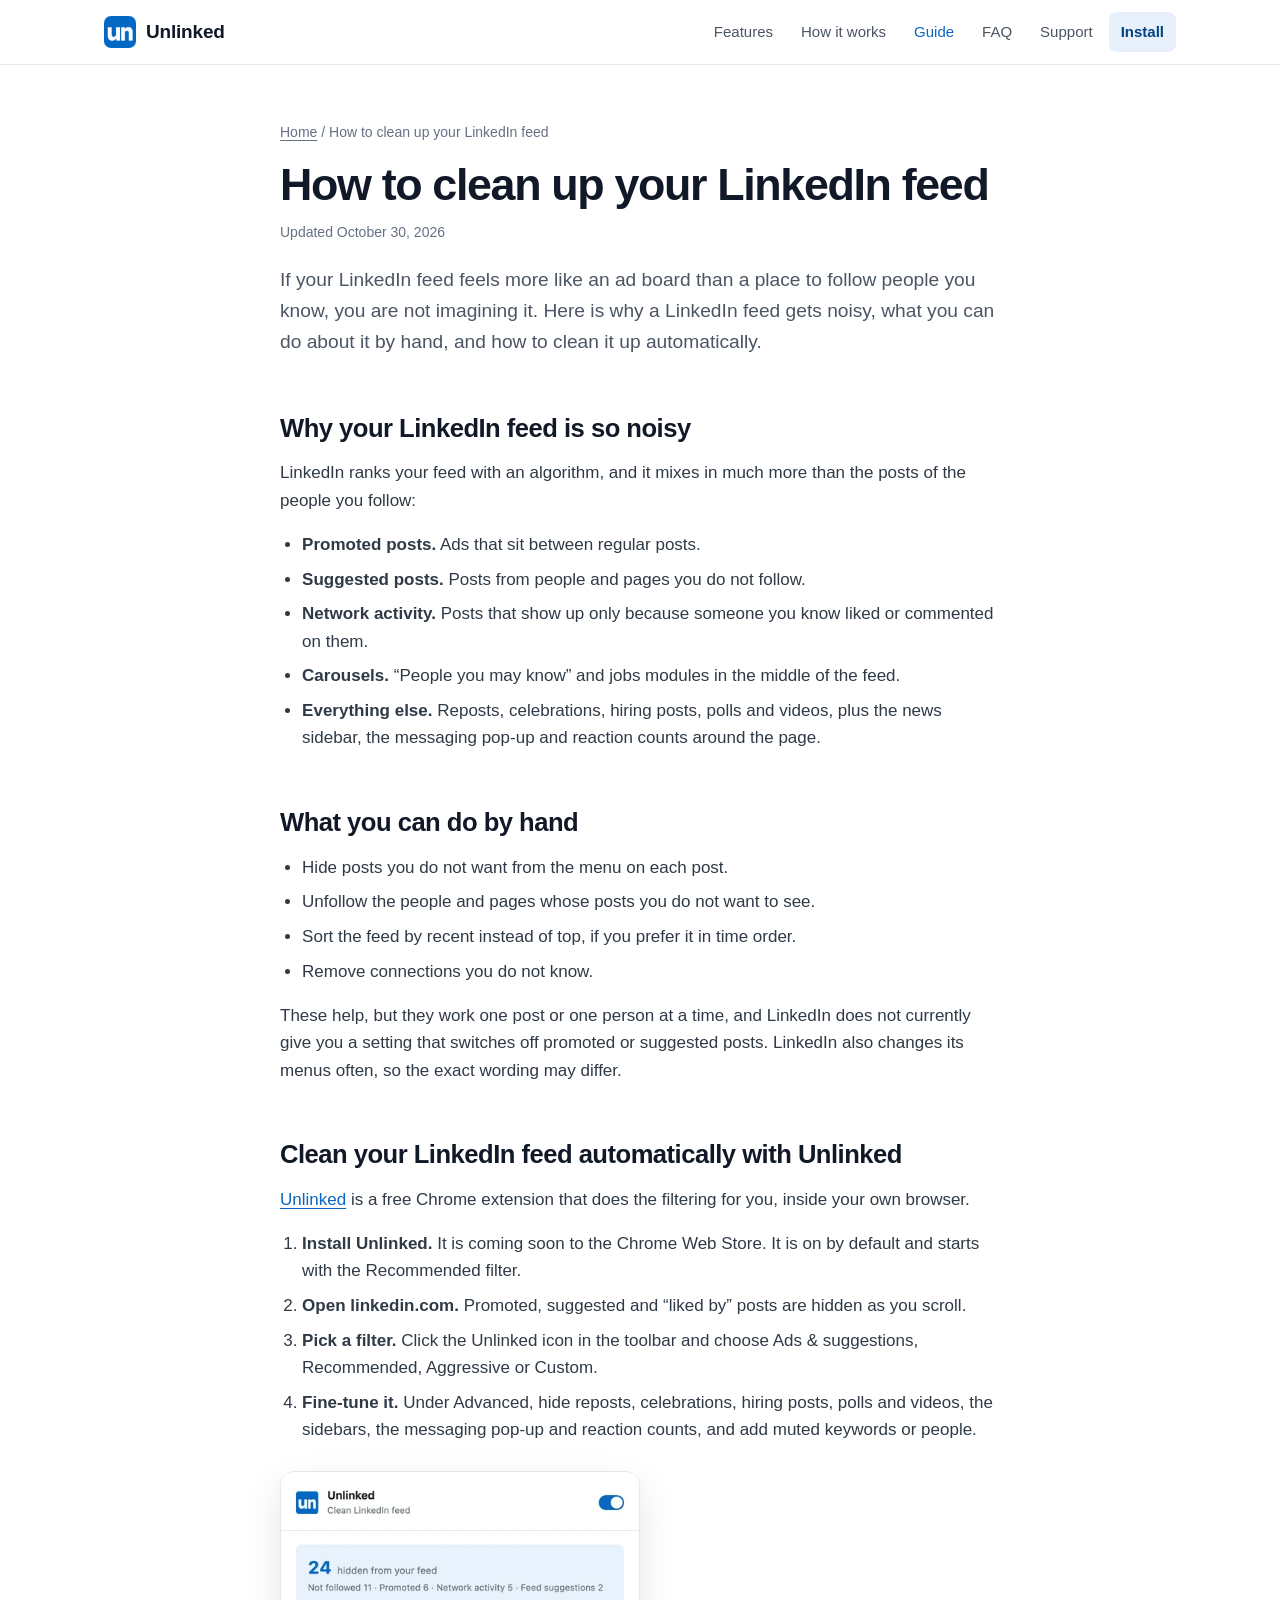
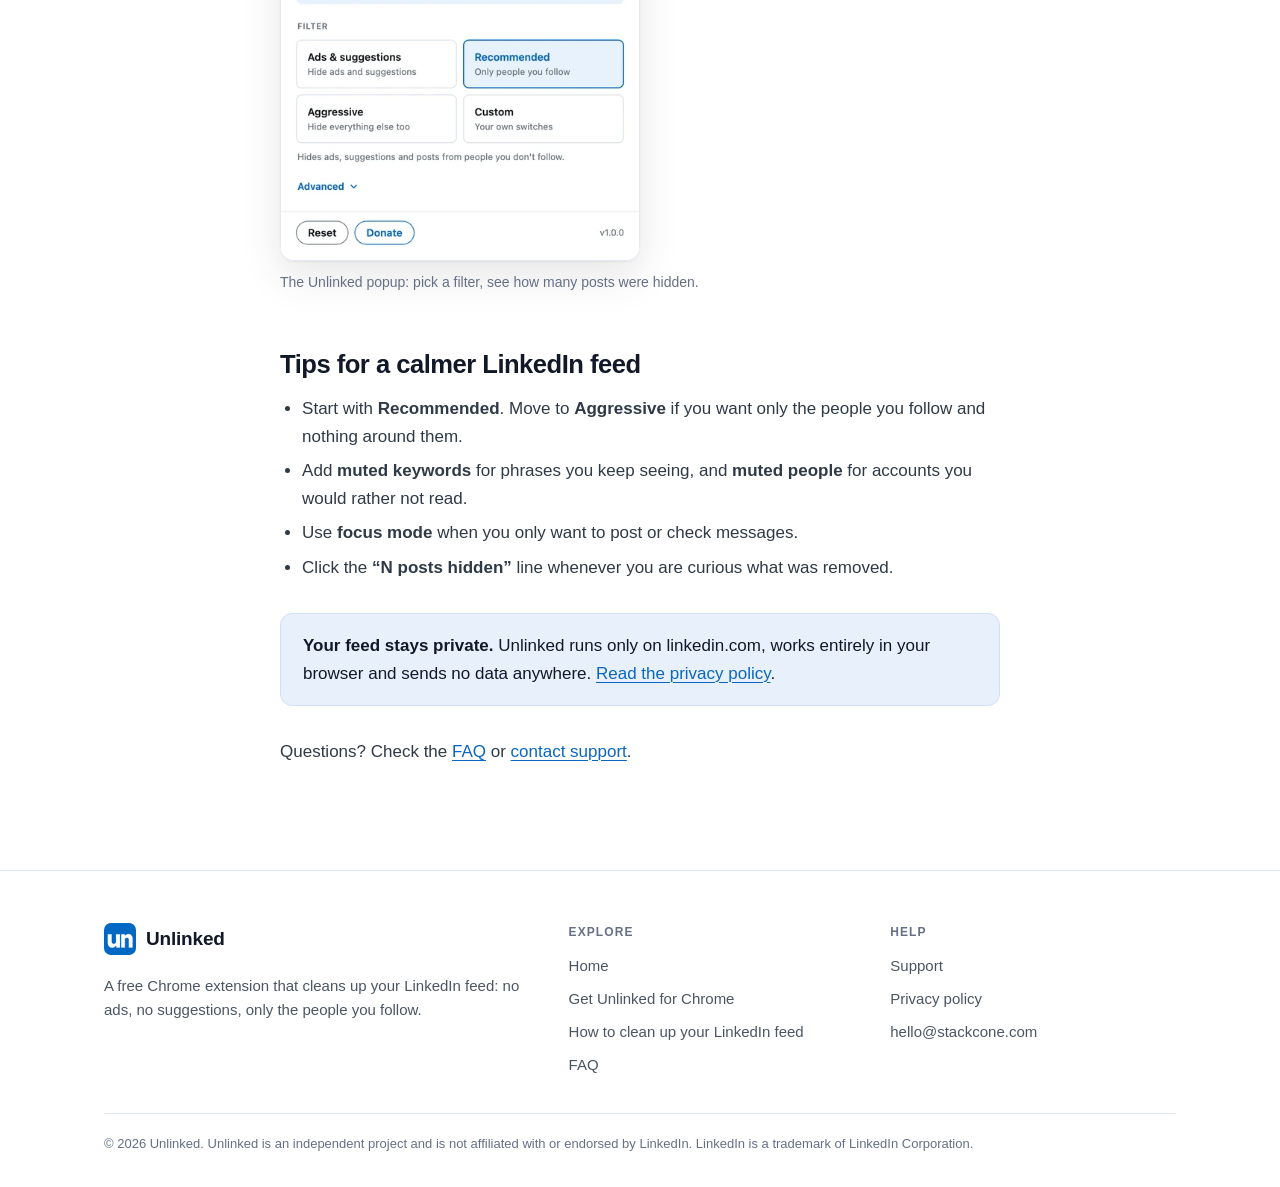
==== clean-linkedin-feed/index.html @ bf67072c "Add the /store/ page and link every page in the nav, footer and sitemap - New /store/ page: install " ====
<!doctype html>
<html lang="en">
<head>
<meta charset="utf-8">
<meta name="viewport" content="width=device-width,initial-scale=1">
<title>How to Clean Up Your LinkedIn Feed (Hide Ads &amp; Suggestions)</title>
<meta name="description" content="Why your LinkedIn feed is so noisy and how to clean it up: hide promoted posts, suggestions, “liked by” posts and more, by hand or automatically.">
<meta name="robots" content="index,follow,max-image-preview:large,max-snippet:-1">
<link rel="canonical" href="https://unlinked.store/clean-linkedin-feed/">
<meta name="color-scheme" content="light">
<meta name="theme-color" content="#ffffff">
<link rel="icon" href="/favicon.ico" sizes="48x48">
<link rel="icon" type="image/png" sizes="192x192" href="/icon-192.png">
<link rel="apple-touch-icon" href="/apple-touch-icon.png">
<meta name="application-name" content="Unlinked">
<meta name="apple-mobile-web-app-title" content="Unlinked">
<meta property="og:type" content="article">
<meta property="og:site_name" content="Unlinked">
<meta property="og:locale" content="en_US">
<meta property="og:title" content="How to Clean Up Your LinkedIn Feed (Hide Ads &amp; Suggestions)">
<meta property="og:description" content="Why your LinkedIn feed is so noisy and how to clean it up: hide promoted posts, suggestions, “liked by” posts and more, by hand or automatically.">
<meta property="og:url" content="https://unlinked.store/clean-linkedin-feed/">
<meta property="og:image" content="https://unlinked.store/assets/og-image.jpg">
<meta property="og:image:width" content="1200">
<meta property="og:image:height" content="630">
<meta property="og:image:alt" content="Unlinked Chrome extension popup next to the headline: A clean LinkedIn feed">
<meta name="twitter:card" content="summary_large_image">
<meta name="twitter:title" content="How to Clean Up Your LinkedIn Feed (Hide Ads &amp; Suggestions)">
<meta name="twitter:description" content="Why your LinkedIn feed is so noisy and how to clean it up: hide promoted posts, suggestions, “liked by” posts and more, by hand or automatically.">
<meta name="twitter:image" content="https://unlinked.store/assets/og-image.jpg">
<meta name="twitter:image:alt" content="Unlinked Chrome extension popup next to the headline: A clean LinkedIn feed">
<link rel="stylesheet" href="/assets/site.css?v=3">
<script type="application/ld+json">{"@context":"https://schema.org","@graph":[{"@type":"Article","@id":"https://unlinked.store/clean-linkedin-feed/#article","headline":"How to clean up your LinkedIn feed","description":"Why your LinkedIn feed is so noisy and how to clean it up: hide promoted posts, suggestions, “liked by” posts and more, by hand or automatically.","image":"https://unlinked.store/assets/og-image.jpg","datePublished":"2026-10-30","dateModified":"2026-10-30","inLanguage":"en","mainEntityOfPage":"https://unlinked.store/clean-linkedin-feed/","author":{"@type":"Organization","name":"Unlinked","url":"https://unlinked.store/"},"publisher":{"@type":"Organization","name":"Unlinked","url":"https://unlinked.store/","logo":{"@type":"ImageObject","url":"https://unlinked.store/icon-192.png"}}},{"@type":"BreadcrumbList","itemListElement":[{"@type":"ListItem","position":1,"name":"Home","item":"https://unlinked.store/"},{"@type":"ListItem","position":2,"name":"How to clean up your LinkedIn feed","item":"https://unlinked.store/clean-linkedin-feed/"}]}]}</script>
</head>
<body>
<a class="skip" href="#main">Skip to content</a>
<header class="site-header">
<div class="wrap">
<a class="brand" href="/"><img src="/assets/icon-48.png" width="32" height="32" alt="">Unlinked</a>
<nav class="nav" aria-label="Main"><a href="/#features">Features</a><a href="/#how">How it works</a><a href="/clean-linkedin-feed/" aria-current="page">Guide</a><a href="/#faq">FAQ</a><a href="/support/">Support</a><a href="/store/" class="nav-cta">Install</a></nav>
</div>
</header>
<main id="main" class="page">
<div class="wrap">
<article class="prose">
<nav class="crumbs" aria-label="Breadcrumb"><a href="/">Home</a> <span aria-hidden="true">/</span> <span>How to clean up your LinkedIn feed</span></nav>
<h1>How to clean up your LinkedIn feed</h1>
<p class="meta">Updated October 30, 2026</p>
<p class="lead">If your LinkedIn feed feels more like an ad board than a place to follow people you know, you are not imagining it. Here is why a LinkedIn feed gets noisy, what you can do about it by hand, and how to clean it up automatically.</p>

<h2>Why your LinkedIn feed is so noisy</h2>
<p>LinkedIn ranks your feed with an algorithm, and it mixes in much more than the posts of the people you follow:</p>
<ul>
<li><b>Promoted posts.</b> Ads that sit between regular posts.</li>
<li><b>Suggested posts.</b> Posts from people and pages you do not follow.</li>
<li><b>Network activity.</b> Posts that show up only because someone you know liked or commented on them.</li>
<li><b>Carousels.</b> &ldquo;People you may know&rdquo; and jobs modules in the middle of the feed.</li>
<li><b>Everything else.</b> Reposts, celebrations, hiring posts, polls and videos, plus the news sidebar, the messaging pop-up and reaction counts around the page.</li>
</ul>

<h2>What you can do by hand</h2>
<ul>
<li>Hide posts you do not want from the menu on each post.</li>
<li>Unfollow the people and pages whose posts you do not want to see.</li>
<li>Sort the feed by recent instead of top, if you prefer it in time order.</li>
<li>Remove connections you do not know.</li>
</ul>
<p>These help, but they work one post or one person at a time, and LinkedIn does not currently give you a setting that switches off promoted or suggested posts. LinkedIn also changes its menus often, so the exact wording may differ.</p>

<h2>Clean your LinkedIn feed automatically with Unlinked</h2>
<p><a href="/">Unlinked</a> is a free Chrome extension that does the filtering for you, inside your own browser.</p>
<ol>
<li><b>Install Unlinked.</b> It is coming soon to the Chrome Web Store. It is on by default and starts with the Recommended filter.</li>
<li><b>Open linkedin.com.</b> Promoted, suggested and &ldquo;liked by&rdquo; posts are hidden as you scroll.</li>
<li><b>Pick a filter.</b> Click the Unlinked icon in the toolbar and choose Ads &amp; suggestions, Recommended, Aggressive or Custom.</li>
<li><b>Fine-tune it.</b> Under Advanced, hide reposts, celebrations, hiring posts, polls and videos, the sidebars, the messaging pop-up and reaction counts, and add muted keywords or people.</li>
</ol>
<figure class="fig">
<img src="/assets/presets-960.webp" srcset="/assets/presets-480.webp 480w, /assets/presets-960.webp 960w" sizes="(max-width: 600px) 90vw, 360px" width="960" height="1040" alt="Unlinked popup with filters for cleaning up the LinkedIn feed" loading="lazy">
<figcaption>The Unlinked popup: pick a filter, see how many posts were hidden.</figcaption>
</figure>

<h2>Tips for a calmer LinkedIn feed</h2>
<ul>
<li>Start with <b>Recommended</b>. Move to <b>Aggressive</b> if you want only the people you follow and nothing around them.</li>
<li>Add <b>muted keywords</b> for phrases you keep seeing, and <b>muted people</b> for accounts you would rather not read.</li>
<li>Use <b>focus mode</b> when you only want to post or check messages.</li>
<li>Click the <b>&ldquo;N posts hidden&rdquo;</b> line whenever you are curious what was removed.</li>
</ul>

<div class="callout">
<b>Your feed stays private.</b> Unlinked runs only on linkedin.com, works entirely in your browser and sends no data anywhere. <a href="/privacy/">Read the privacy policy</a>.
</div>

<p>Questions? Check the <a href="/#faq">FAQ</a> or <a href="/support/">contact support</a>.</p>
</article>
</div>
</main>
<footer class="site-footer">
<div class="wrap">
<div class="foot">
<div>
<a class="brand" href="/"><img src="/assets/icon-48.png" width="32" height="32" alt="">Unlinked</a>
<p class="foot-about">A free Chrome extension that cleans up your LinkedIn feed: no ads, no suggestions, only the people you follow.</p>
</div>
<div>
<h4>Explore</h4>
<ul>
<li><a href="/">Home</a></li>
<li><a href="/store/">Get Unlinked for Chrome</a></li>
<li><a href="/clean-linkedin-feed/">How to clean up your LinkedIn feed</a></li>
<li><a href="/#faq">FAQ</a></li>
</ul>
</div>
<div>
<h4>Help</h4>
<ul>
<li><a href="/support/">Support</a></li>
<li><a href="/privacy/">Privacy policy</a></li>
<li><a href="mailto:hello@stackcone.com">hello@stackcone.com</a></li>
</ul>
</div>
</div>
<p class="legal">&copy; 2026 Unlinked. Unlinked is an independent project and is not affiliated with or endorsed by LinkedIn. LinkedIn is a trademark of LinkedIn Corporation.</p>
</div>
</footer>
</body>
</html>
---- assets/site.css ----
:root{
  color-scheme:light;
  --bg:#fff;--soft:#f5f8fc;--tint:#eaf2fb;
  --ink:#111827;--ink2:#4b5563;--ink3:#667085;
  --line:#e4e9f0;
  --brand:#0a66c2;--brand-d:#004182;--brand-soft:#e8f1fb;
  --ok:#117a3d;
  --radius:14px;--max:1120px;
  --shadow:0 1px 2px rgba(16,24,40,.06),0 16px 40px rgba(16,24,40,.10);
}
*{box-sizing:border-box}
html{scroll-behavior:smooth;-webkit-text-size-adjust:100%}
body{margin:0;background:var(--bg);color:var(--ink);font:17px/1.6 -apple-system,BlinkMacSystemFont,"Segoe UI",Roboto,"Helvetica Neue",Arial,sans-serif;-webkit-font-smoothing:antialiased}
img{max-width:100%;height:auto;display:block}
a{color:var(--brand);text-underline-offset:3px;text-decoration-thickness:1px}
a:hover{color:var(--brand-d)}
code{background:var(--soft);border:1px solid var(--line);border-radius:6px;padding:1px 6px;font-size:.92em}
:focus-visible{outline:3px solid #7fb3ec;outline-offset:2px;border-radius:4px}
.wrap{max-width:var(--max);margin:0 auto;padding:0 24px}
.skip{position:absolute;left:-999px;top:8px;background:#fff;padding:8px 14px;border-radius:8px;z-index:100;box-shadow:var(--shadow)}
.skip:focus{left:8px}

/* header */
.site-header{position:sticky;top:0;z-index:50;background:rgba(255,255,255,.9);-webkit-backdrop-filter:saturate(180%) blur(12px);backdrop-filter:saturate(180%) blur(12px);border-bottom:1px solid var(--line)}
.site-header .wrap{display:flex;align-items:center;gap:24px;min-height:64px;flex-wrap:wrap}
.brand{display:inline-flex;align-items:center;gap:10px;font-weight:700;font-size:19px;color:var(--ink);text-decoration:none;letter-spacing:-.01em}
.brand:hover{color:var(--ink)}
.brand img{width:32px;height:32px;border-radius:7px}
.nav{display:flex;gap:4px;margin-left:auto;flex-wrap:wrap}
.nav a{padding:8px 12px;border-radius:8px;color:var(--ink2);text-decoration:none;font-size:15px;font-weight:500}
.nav a:hover{background:var(--soft);color:var(--ink)}
.nav a[aria-current=page]{color:var(--brand)}
.nav a.nav-cta{background:var(--brand-soft);color:var(--brand-d);font-weight:600}
.nav a.nav-cta:hover{background:#d9e8f8;color:var(--brand-d)}

/* buttons */
.btn{display:inline-flex;align-items:center;gap:8px;padding:13px 22px;border-radius:999px;font-weight:600;font-size:16px;text-decoration:none;border:1px solid transparent;line-height:1.2}
.btn-primary{background:var(--brand);color:#fff}
.btn-primary:hover{background:var(--brand-d);color:#fff}
.btn-ghost{background:#fff;color:var(--ink);border-color:#d3dbe5}
.btn-ghost:hover{border-color:#aab6c4;color:var(--ink)}
.btn-soon{background:var(--brand-soft);color:var(--brand-d);border-color:#cfe1f5;cursor:default}

/* hero */
.hero{padding:0;background:linear-gradient(180deg,#f1f7fe 0%,#fff 100%);overflow:hidden}
.hero .wrap{display:grid;grid-template-columns:1.15fr .85fr;gap:56px;align-items:center;padding-top:72px;padding-bottom:80px}
.eyebrow{display:inline-flex;align-items:center;gap:8px;margin:0 0 20px;padding:6px 13px;border-radius:999px;background:var(--brand-soft);color:var(--brand-d);font-size:14px;font-weight:600}
h1{font-size:clamp(2.1rem,4.4vw,3rem);line-height:1.06;letter-spacing:-.03em;margin:0 0 20px;font-weight:800}
h1,h2,h3{text-wrap:balance}
h1 em{display:block;font-style:normal;color:var(--brand);text-wrap:balance}
.lede{font-size:1.2rem;color:var(--ink2);max-width:34em;margin:0 0 28px}
.cta{display:flex;gap:12px;flex-wrap:wrap;align-items:center;margin-bottom:28px}
.trust{display:flex;gap:10px 22px;flex-wrap:wrap;margin:0;padding:0;list-style:none;color:var(--ink2);font-size:15px}
.trust li{display:flex;align-items:center;gap:7px}
.trust svg{color:var(--ok)}
.shot{position:relative}
.shot::before{content:"";position:absolute;inset:-10% -12%;background:radial-gradient(closest-side,rgba(10,102,194,.18),rgba(10,102,194,0));z-index:0}
.shot img{position:relative;z-index:1;width:100%;max-width:440px;margin:0 auto;border-radius:16px;box-shadow:var(--shadow);border:1px solid var(--line);background:#fff}

/* sections */
section{padding:84px 0}
.soft{background:var(--soft)}
.sec-head{max-width:660px;margin:0 auto 48px;text-align:center}
h2{font-size:clamp(1.8rem,3.4vw,2.5rem);line-height:1.12;letter-spacing:-.025em;margin:0 0 14px;font-weight:800}
.sec-head p,.sub{color:var(--ink2);font-size:1.1rem;margin:0}
.center{text-align:center;margin:36px 0 0}
.grid3{display:grid;grid-template-columns:repeat(3,1fr);gap:20px}
.card{background:#fff;border:1px solid var(--line);border-radius:var(--radius);padding:26px}
.soft .card{border-color:#e0e7ef}
.card .ic{width:44px;height:44px;border-radius:12px;background:var(--brand-soft);color:var(--brand);display:grid;place-items:center;margin-bottom:16px}
.card h3{margin:0 0 8px;font-size:1.1rem;line-height:1.3}
.card p{margin:0;color:var(--ink2);font-size:.98rem}

/* before / after */
.ba{display:grid;grid-template-columns:1fr 1fr;gap:24px;max-width:860px;margin:0 auto;align-items:start}
.feed{background:#fff;border:1px solid var(--line);border-radius:var(--radius);padding:18px;display:grid;gap:12px;align-content:start}
.feed h3{margin:0;font-size:.8rem;text-transform:uppercase;letter-spacing:.09em;color:var(--ink3)}
.feed.clean{border-color:#bcd6f1;box-shadow:0 0 0 4px rgba(10,102,194,.07)}
.post{position:relative;border:1px solid var(--line);border-radius:10px;padding:12px;display:grid;gap:8px}
.post i{display:block;height:8px;border-radius:4px;background:#e9edf2}
.post i.s{width:60%}
.post i.m{width:70%}
.post .who{display:flex;gap:10px;align-items:center}
.post .av{flex:none;width:28px;height:28px;border-radius:50%;background:#cfe1f5}
.post.bad{background:#fffafa;border-color:#f3d3d3}
.tag{position:absolute;top:10px;right:10px;font-size:11px;font-weight:700;padding:2px 9px;border-radius:999px}
.tag.ad{background:#fde8e8;color:#b42318}
.tag.sg{background:#fff3d6;color:#8a5a00}
.hidden-line{text-align:center;font-size:13px;font-weight:600;color:var(--brand-d);background:var(--brand-soft);border-radius:999px;padding:7px}
.steps{list-style:none;counter-reset:s;display:grid;grid-template-columns:repeat(3,1fr);gap:20px;margin:40px auto 0;padding:0;max-width:860px}
.steps li{counter-increment:s;background:#fff;border:1px solid #e0e7ef;border-radius:var(--radius);padding:22px;display:grid;gap:6px;align-content:start}
.steps li::before{content:counter(s);width:30px;height:30px;border-radius:50%;background:var(--brand);color:#fff;display:grid;place-items:center;font-weight:700;font-size:14px;margin-bottom:6px}
.steps b{font-size:1.02rem}
.steps span{color:var(--ink2);font-size:.97rem}

/* split sections */
.split{display:grid;grid-template-columns:1fr 1fr;gap:64px;align-items:center}
.split.rev .media{order:-1}
.media img{border-radius:16px;box-shadow:var(--shadow);border:1px solid var(--line);max-width:440px;margin:0 auto;width:100%;background:#fff}
.presets{display:grid;gap:12px;margin-top:26px}
.preset{border:1px solid var(--line);border-radius:12px;padding:14px 18px;background:#fff}
.preset b{display:block}
.preset span{color:var(--ink2);font-size:.97rem}
.preset.rec{border-color:var(--brand);background:var(--brand-soft)}
.ticks{list-style:none;margin:24px 0 0;padding:0;display:grid;gap:14px}
.ticks li{display:flex;gap:12px;align-items:flex-start;color:var(--ink2)}
.ticks svg{flex:none;margin-top:4px;color:var(--brand)}

/* faq */
.faq{max-width:760px;margin:0 auto;display:grid;gap:10px}
details{border:1px solid #e0e7ef;border-radius:12px;background:#fff;padding:0 22px}
summary{cursor:pointer;list-style:none;padding:18px 0;font-weight:600;display:flex;justify-content:space-between;gap:16px;align-items:center}
summary::-webkit-details-marker{display:none}
summary::after{content:"+";font-size:24px;line-height:1;color:var(--brand);font-weight:500;flex:none}
details[open] summary::after{content:"\2212"}
details p{margin:0 0 18px;color:var(--ink2)}

/* closing call to action */
.final{text-align:center;background:linear-gradient(180deg,#fff 0%,#f1f7fe 100%)}
.final p{color:var(--ink2);font-size:1.1rem;margin:0 0 26px}
.center-cta{justify-content:center;margin-bottom:0}

/* article pages */
.page{padding:56px 0 88px}
.prose{max-width:720px;margin:0 auto}
.prose h1{font-size:clamp(2rem,4.2vw,2.8rem);margin-bottom:12px}
.prose h2{font-size:1.6rem;letter-spacing:-.02em;margin:2.2em 0 .6em}
.prose h3{font-size:1.1rem;margin:1.6em 0 .3em}
.prose p,.prose li{color:#2f3a46}
.prose ul,.prose ol{padding-left:1.3em}
.prose li{margin:.45em 0}
.prose .lead{font-size:1.2rem;color:var(--ink2)}
.prose .meta{color:var(--ink3);font-size:14px;margin:0 0 22px}
.center-text{text-align:center}
.crumbs{font-size:14px;color:var(--ink3);margin-bottom:18px}
.crumbs a{color:var(--ink3)}
.callout{background:var(--brand-soft);border:1px solid #cfe1f5;border-radius:12px;padding:18px 22px;margin:32px 0}
.fig{margin:28px 0}
.fig img{max-width:360px;width:100%;border-radius:14px;box-shadow:var(--shadow);border:1px solid var(--line)}
.fig figcaption{color:var(--ink3);font-size:14px;margin-top:10px}

/* store page */
.wide{max-width:960px}
.store-head{display:flex;align-items:center;gap:20px;margin:8px 0 22px}
.store-head img{flex:none;width:84px;height:84px;border-radius:18px;box-shadow:var(--shadow)}
.store-head h1{margin:0 0 4px;font-size:clamp(1.9rem,4vw,2.6rem)}
.store-head .meta{margin:0;color:var(--ink3);font-size:15px}
.wide .lead{font-size:1.2rem;color:var(--ink2);max-width:40em}
.wide h2{font-size:1.6rem;letter-spacing:-.02em;margin:2em 0 .6em}
.wide p,.wide li{color:#2f3a46}
.wide ul{padding-left:1.3em}
.wide ul.ticks{padding-left:0}
.gallery{display:grid;grid-template-columns:1fr 1fr;gap:20px;margin:30px 0 0}
.gallery figure{margin:0}
.gallery img{width:100%;border-radius:12px;border:1px solid var(--line);box-shadow:var(--shadow);background:#fff}
.facts{display:grid;grid-template-columns:repeat(3,1fr);gap:12px;margin:0}
.facts div{border:1px solid var(--line);border-radius:12px;padding:14px 16px;background:#fff}
.facts dt{font-size:12px;text-transform:uppercase;letter-spacing:.08em;color:var(--ink3)}
.facts dd{margin:4px 0 0;font-weight:600}

/* footer */
.site-footer{border-top:1px solid var(--line);background:#fff;padding:52px 0 32px;color:var(--ink2);font-size:15px}
.foot{display:grid;grid-template-columns:1.5fr 1fr 1fr;gap:36px}
.foot-about{margin:12px 0 0;max-width:30em}
.site-footer h4{margin:0 0 12px;font-size:12px;text-transform:uppercase;letter-spacing:.09em;color:var(--ink3)}
.site-footer ul{list-style:none;margin:0;padding:0;display:grid;gap:9px}
.site-footer a{color:var(--ink2);text-decoration:none}
.site-footer a:hover{color:var(--brand)}
.site-footer .brand{color:var(--ink)}
.legal{margin:36px 0 0;padding-top:20px;border-top:1px solid var(--line);font-size:13px;color:var(--ink3)}

@media (max-width:900px){
  .hero .wrap,.split{grid-template-columns:1fr;gap:40px}
  .hero .wrap{padding-top:48px;padding-bottom:56px}
  .split.rev .media{order:0}
  .grid3{grid-template-columns:1fr 1fr}
  section{padding:64px 0}
  .foot{grid-template-columns:1fr 1fr}
}
@media (max-width:620px){
  .wrap{padding:0 18px}
  .grid3,.ba,.steps,.foot,.gallery{grid-template-columns:1fr}
  .facts{grid-template-columns:1fr 1fr}
  .site-header .wrap{gap:0}
  .nav{margin-left:0;width:100%;flex-wrap:nowrap;overflow-x:auto;padding-bottom:8px}
  .nav a{white-space:nowrap;padding:8px 9px;font-size:14px}
  .nav{scrollbar-width:none}
  .nav::-webkit-scrollbar{display:none}
  .cta .btn{width:100%;justify-content:center}
}
@media (prefers-reduced-motion:reduce){html{scroll-behavior:auto}}
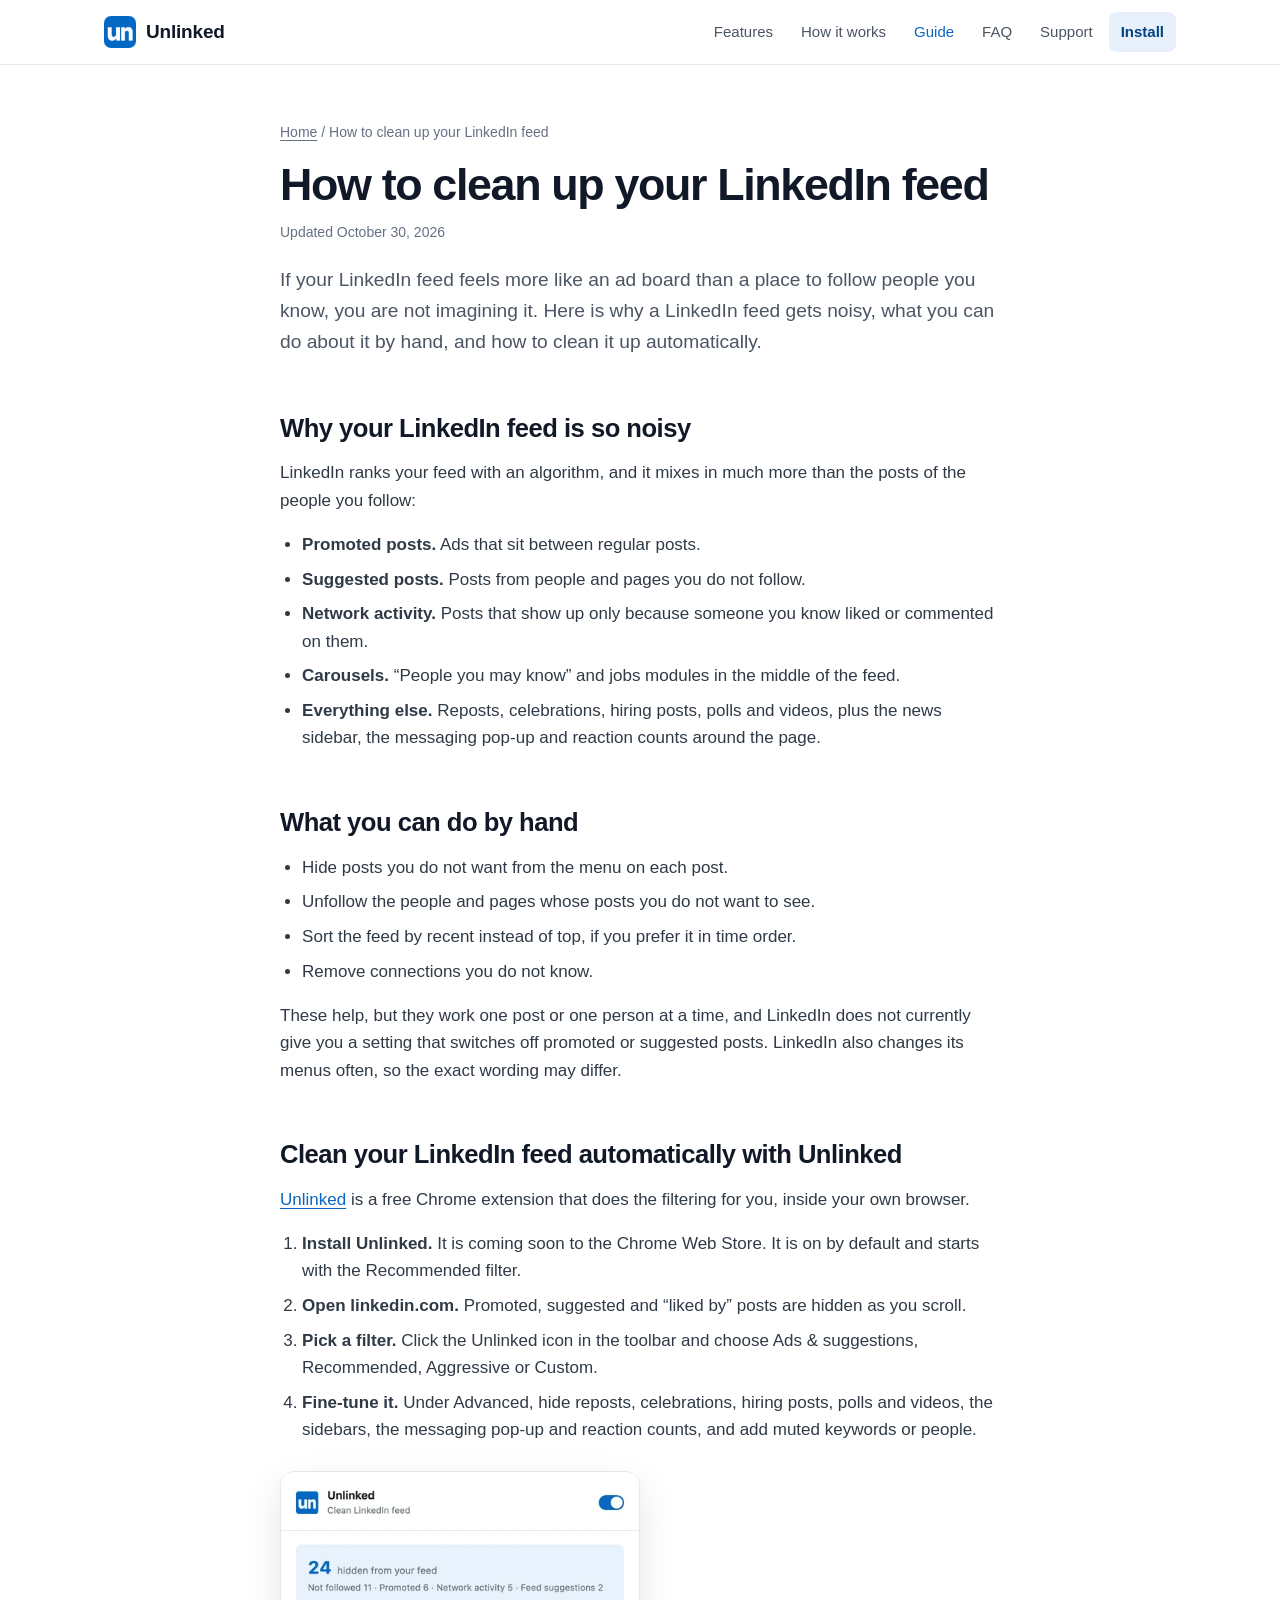
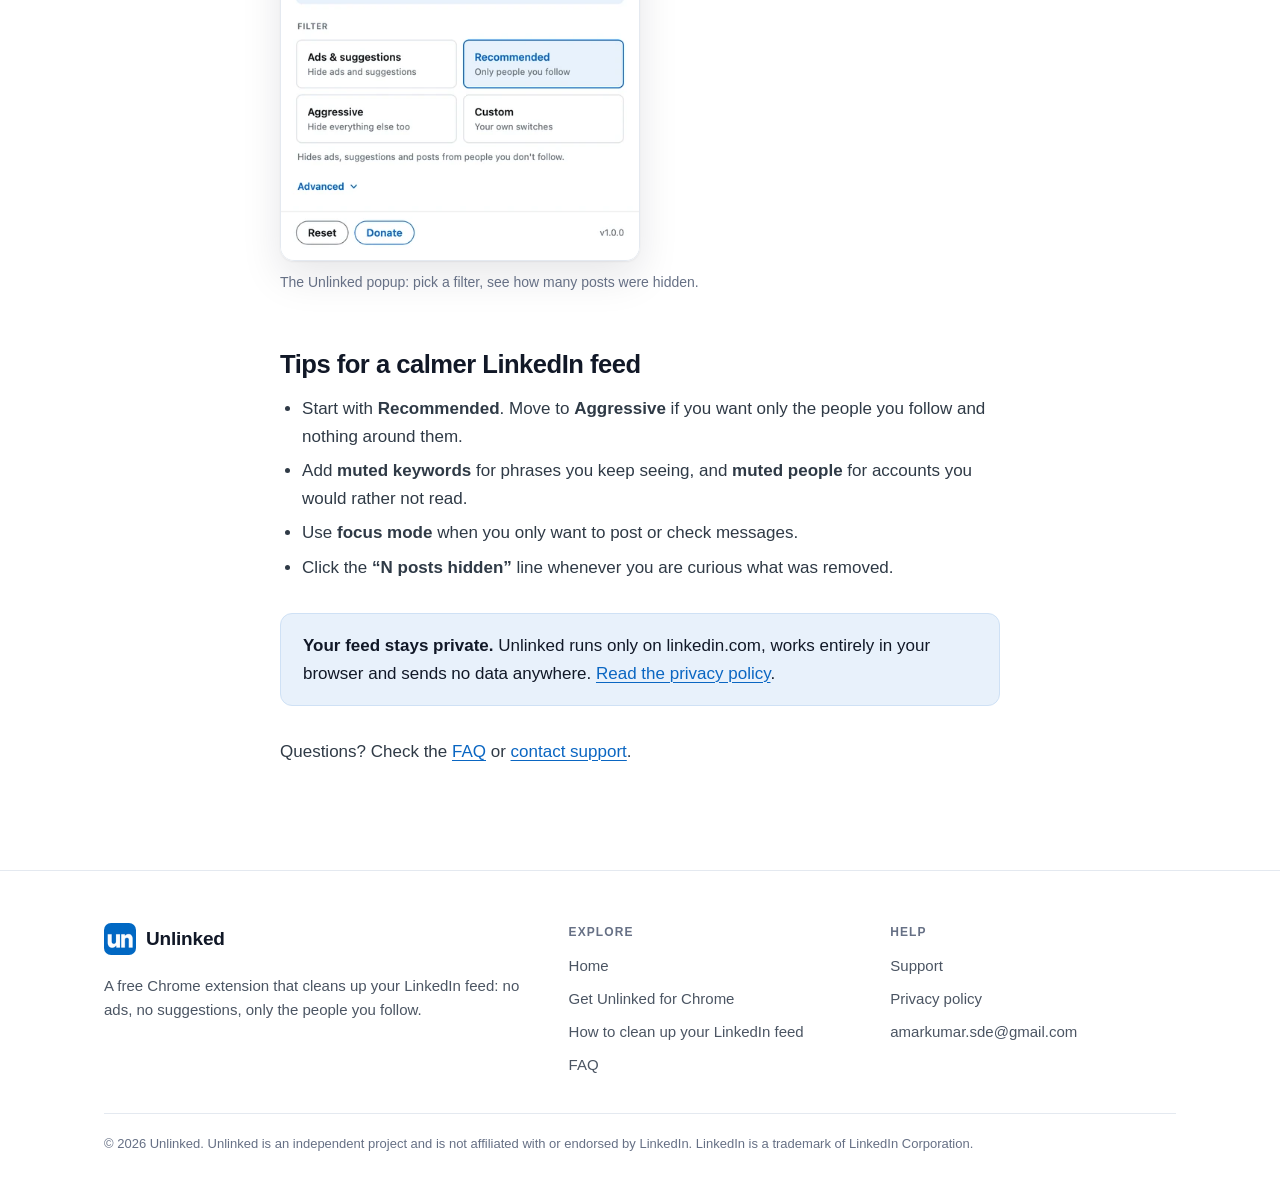
==== commit fe3681e2: "Use amarkumar.sde@gmail.com as the only contact email Co-Authored-By: Claude Sonnet 5.5 <noreply@ant" ====
--- a/clean-linkedin-feed/index.html
+++ b/clean-linkedin-feed/index.html
@@ -117,7 +117,7 @@
 <ul>
 <li><a href="/support/">Support</a></li>
 <li><a href="/privacy/">Privacy policy</a></li>
-<li><a href="mailto:hello@stackcone.com">hello@stackcone.com</a></li>
+<li><a href="mailto:amarkumar.sde@gmail.com">amarkumar.sde@gmail.com</a></li>
 </ul>
 </div>
 </div>
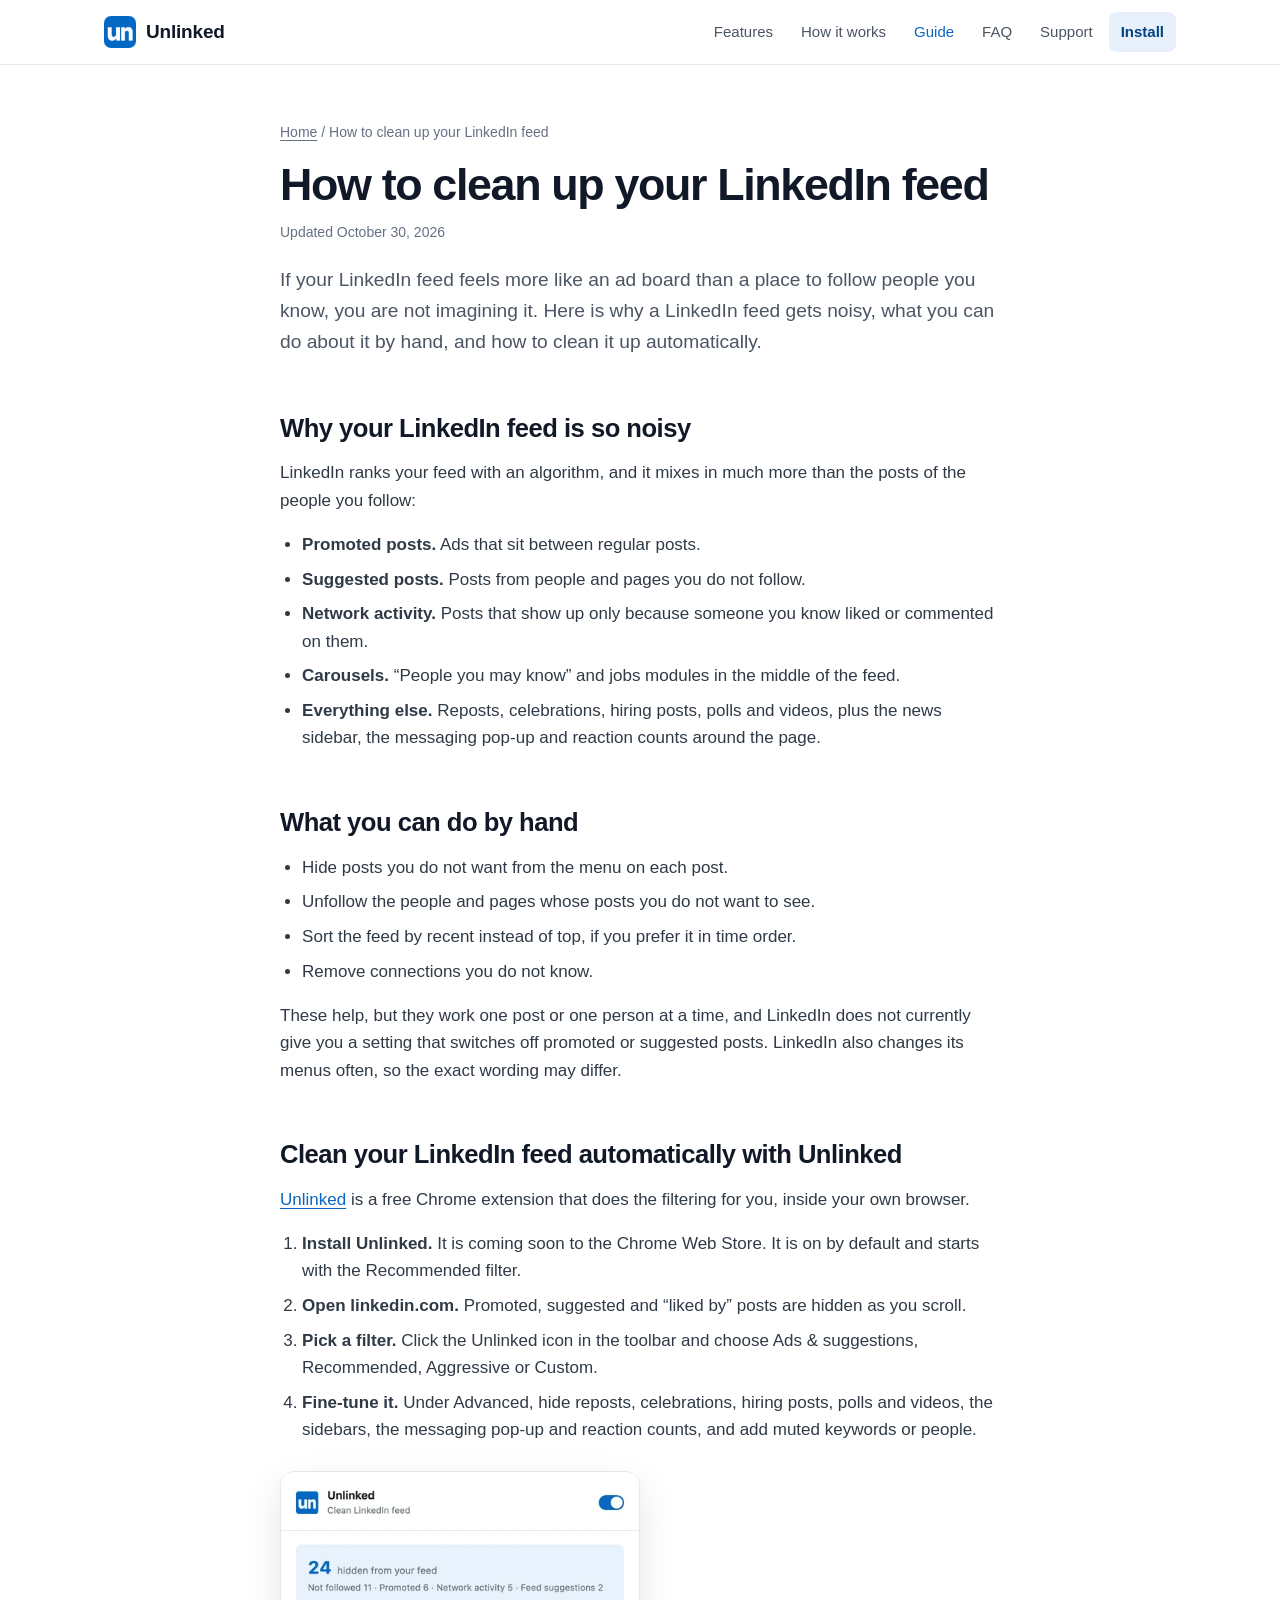
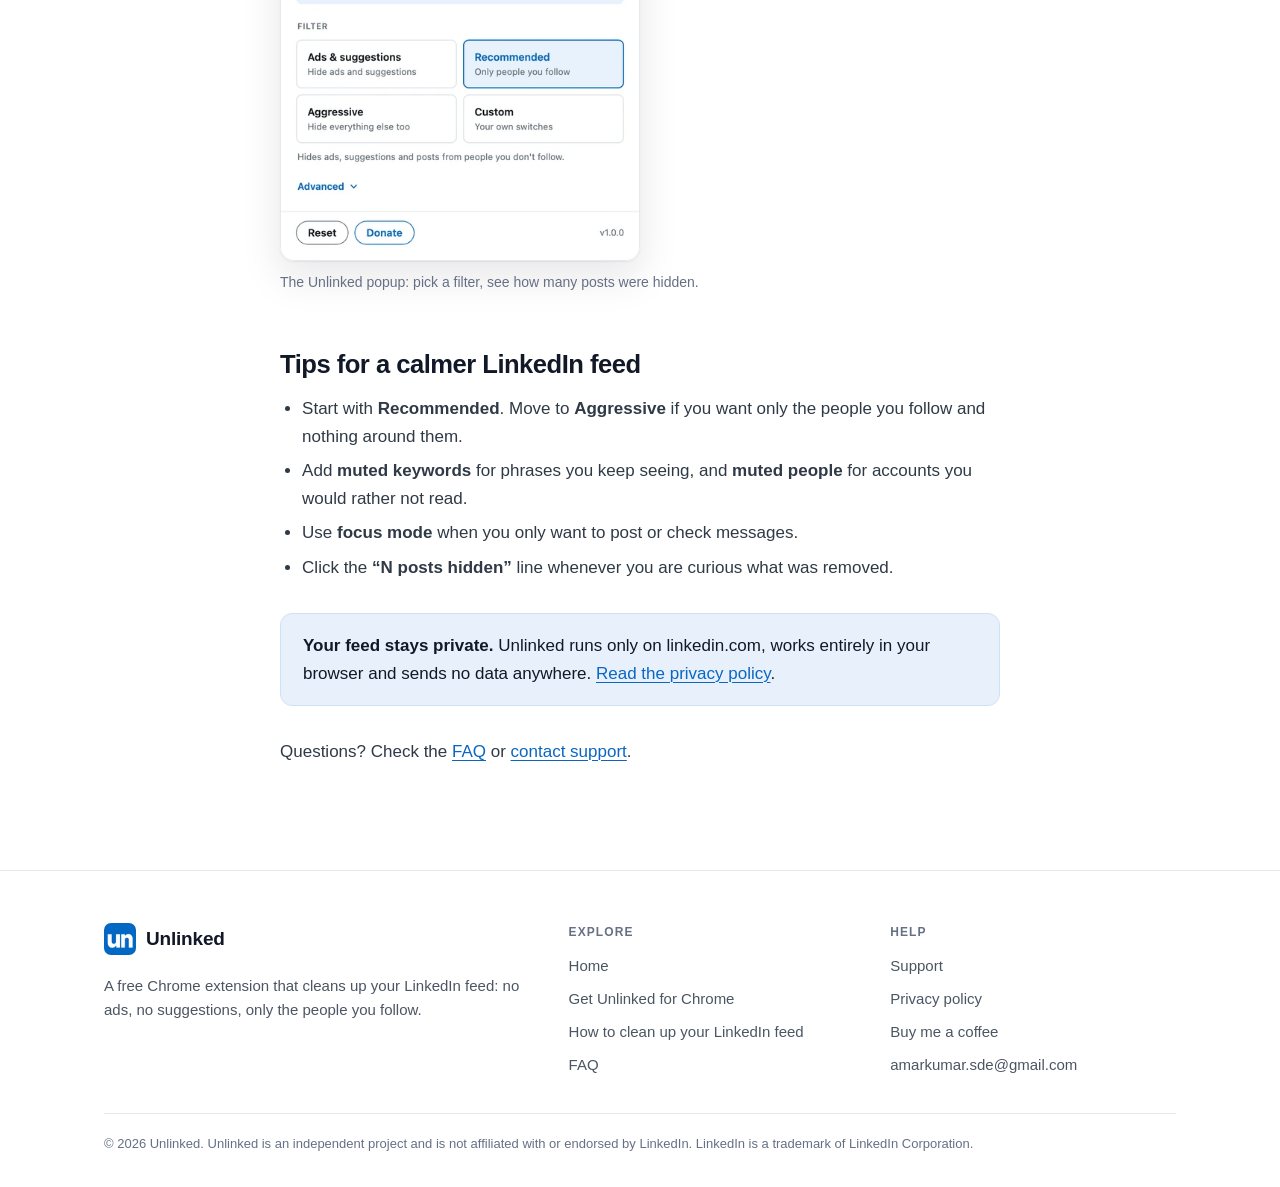
==== commit d5ee3ca6: "Link to the Buy Me a Coffee page from the footer, FAQ and store page Replace the GitHub Sponsors men" ====
--- a/clean-linkedin-feed/index.html
+++ b/clean-linkedin-feed/index.html
@@ -29,7 +29,7 @@
 <meta name="twitter:description" content="Why your LinkedIn feed is so noisy and how to clean it up: hide promoted posts, suggestions, “liked by” posts and more, by hand or automatically.">
 <meta name="twitter:image" content="https://unlinked.store/assets/og-image.jpg">
 <meta name="twitter:image:alt" content="Unlinked Chrome extension popup next to the headline: A clean LinkedIn feed">
-<link rel="stylesheet" href="/assets/site.css?v=3">
+<link rel="stylesheet" href="/assets/site.css?v=4">
 <script type="application/ld+json">{"@context":"https://schema.org","@graph":[{"@type":"Article","@id":"https://unlinked.store/clean-linkedin-feed/#article","headline":"How to clean up your LinkedIn feed","description":"Why your LinkedIn feed is so noisy and how to clean it up: hide promoted posts, suggestions, “liked by” posts and more, by hand or automatically.","image":"https://unlinked.store/assets/og-image.jpg","datePublished":"2026-10-30","dateModified":"2026-10-30","inLanguage":"en","mainEntityOfPage":"https://unlinked.store/clean-linkedin-feed/","author":{"@type":"Organization","name":"Unlinked","url":"https://unlinked.store/"},"publisher":{"@type":"Organization","name":"Unlinked","url":"https://unlinked.store/","logo":{"@type":"ImageObject","url":"https://unlinked.store/icon-192.png"}}},{"@type":"BreadcrumbList","itemListElement":[{"@type":"ListItem","position":1,"name":"Home","item":"https://unlinked.store/"},{"@type":"ListItem","position":2,"name":"How to clean up your LinkedIn feed","item":"https://unlinked.store/clean-linkedin-feed/"}]}]}</script>
 </head>
 <body>
@@ -117,6 +117,7 @@
 <ul>
 <li><a href="/support/">Support</a></li>
 <li><a href="/privacy/">Privacy policy</a></li>
+<li><a href="https://buymeacoffee.com/amarxkumar" rel="noopener">Buy me a coffee</a></li>
 <li><a href="mailto:amarkumar.sde@gmail.com">amarkumar.sde@gmail.com</a></li>
 </ul>
 </div>
--- a/assets/site.css
+++ b/assets/site.css
@@ -83,9 +83,6 @@
 .post .who{display:flex;gap:10px;align-items:center}
 .post .av{flex:none;width:28px;height:28px;border-radius:50%;background:#cfe1f5}
 .post.bad{background:#fffafa;border-color:#f3d3d3}
-.tag{position:absolute;top:10px;right:10px;font-size:11px;font-weight:700;padding:2px 9px;border-radius:999px}
-.tag.ad{background:#fde8e8;color:#b42318}
-.tag.sg{background:#fff3d6;color:#8a5a00}
 .hidden-line{text-align:center;font-size:13px;font-weight:600;color:var(--brand-d);background:var(--brand-soft);border-radius:999px;padding:7px}
 .steps{list-style:none;counter-reset:s;display:grid;grid-template-columns:repeat(3,1fr);gap:20px;margin:40px auto 0;padding:0;max-width:860px}
 .steps li{counter-increment:s;background:#fff;border:1px solid #e0e7ef;border-radius:var(--radius);padding:22px;display:grid;gap:6px;align-content:start}
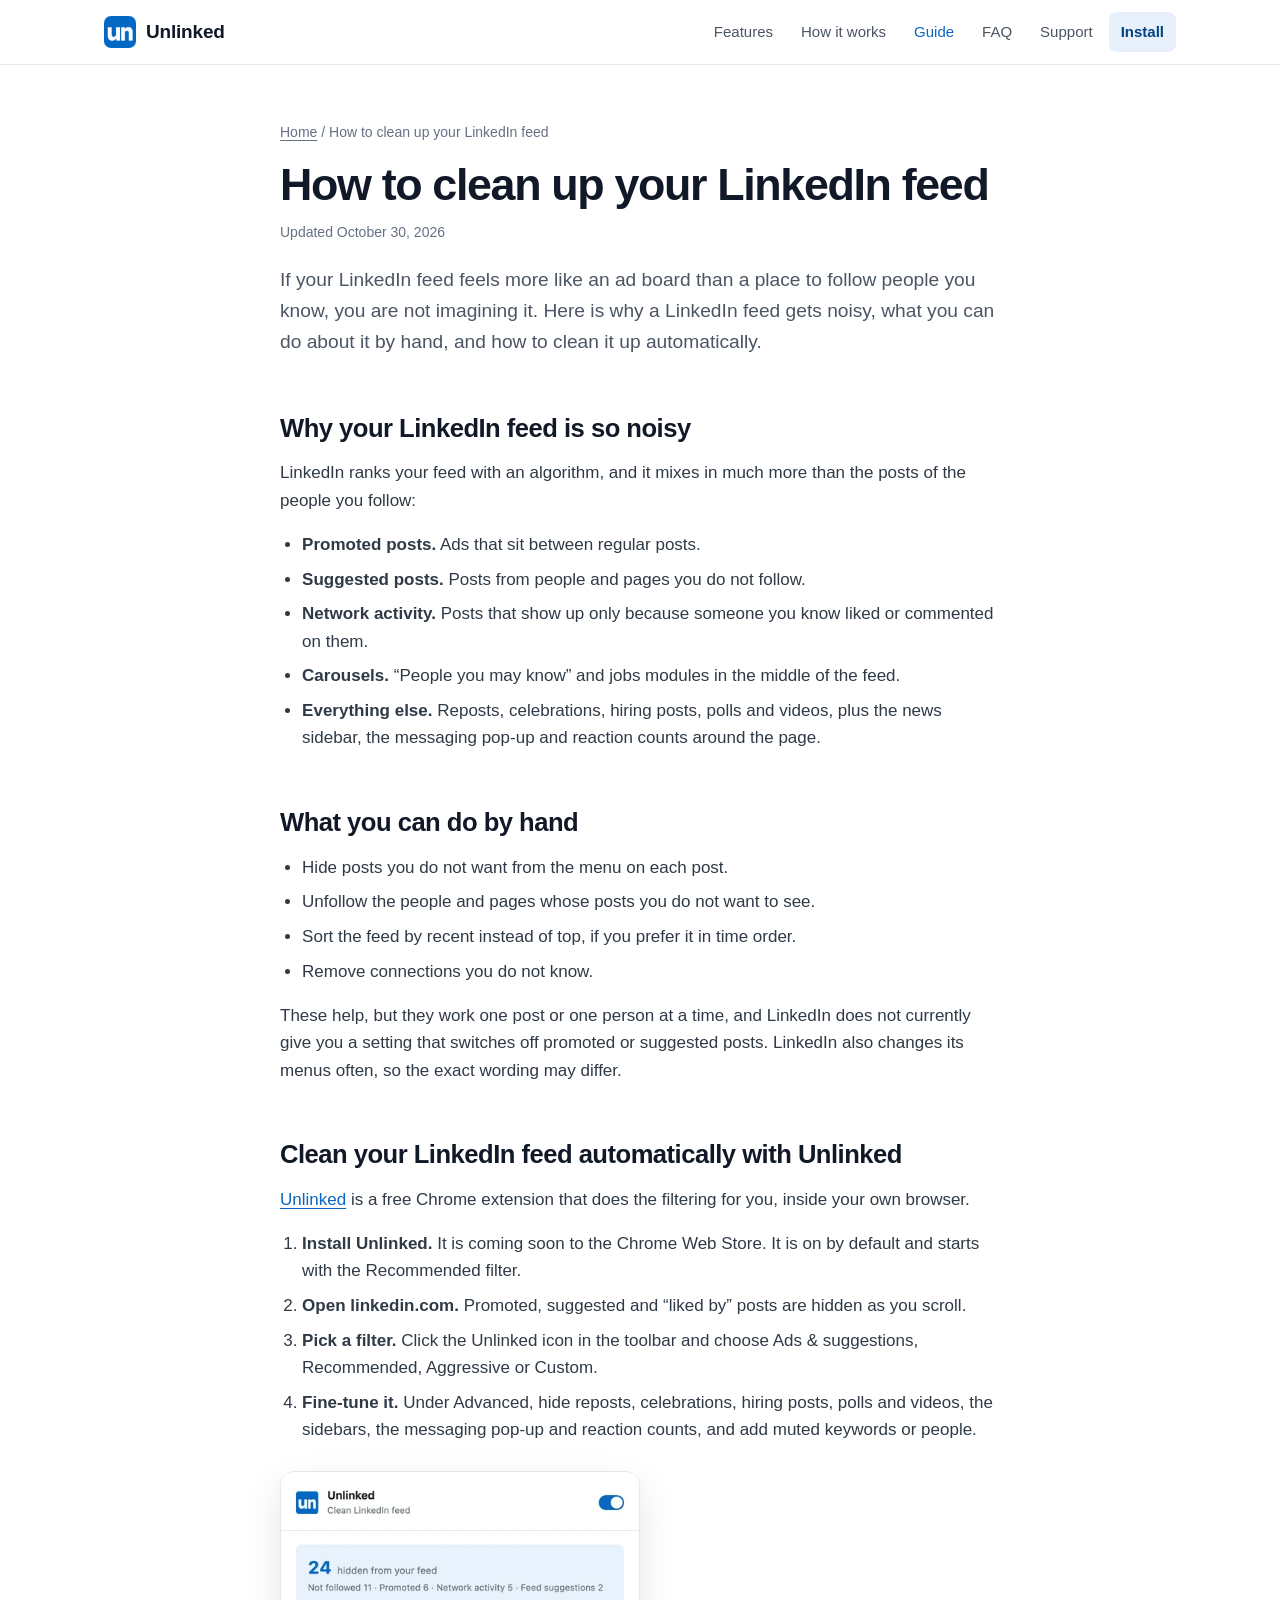
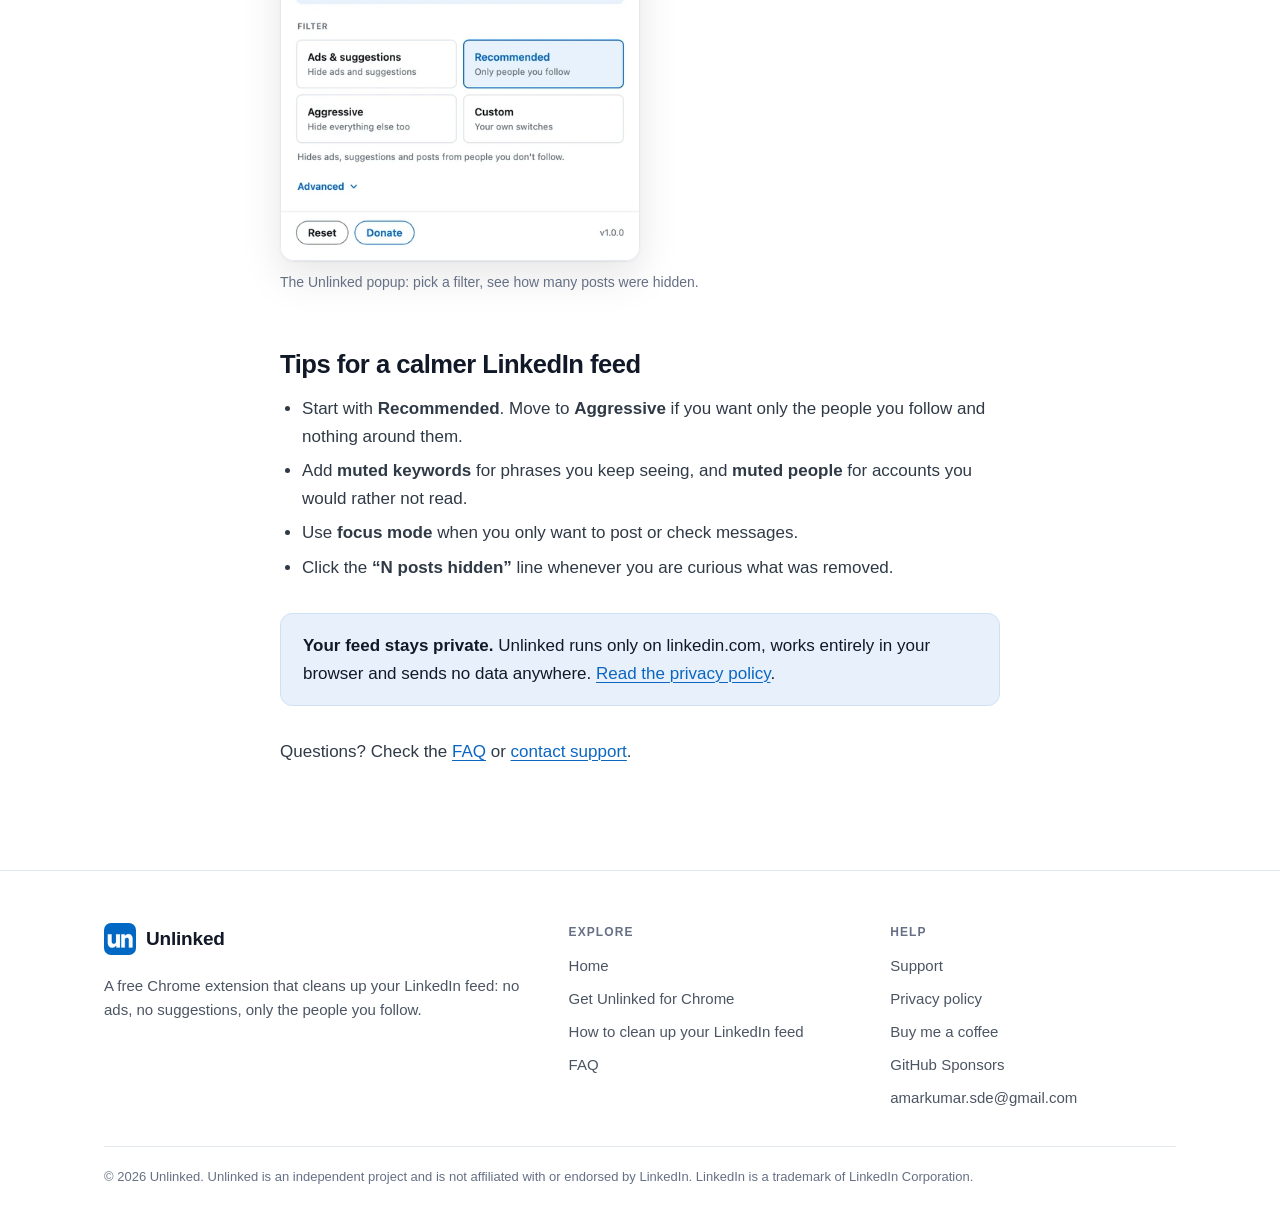
==== commit 2a87dab7: "List both Buy Me a Coffee and GitHub Sponsors on the site The extension popup now has both buttons, " ====
--- a/clean-linkedin-feed/index.html
+++ b/clean-linkedin-feed/index.html
@@ -118,6 +118,7 @@
 <li><a href="/support/">Support</a></li>
 <li><a href="/privacy/">Privacy policy</a></li>
 <li><a href="https://buymeacoffee.com/amarxkumar" rel="noopener">Buy me a coffee</a></li>
+<li><a href="https://github.com/sponsors/amarkum" rel="noopener">GitHub Sponsors</a></li>
 <li><a href="mailto:amarkumar.sde@gmail.com">amarkumar.sde@gmail.com</a></li>
 </ul>
 </div>
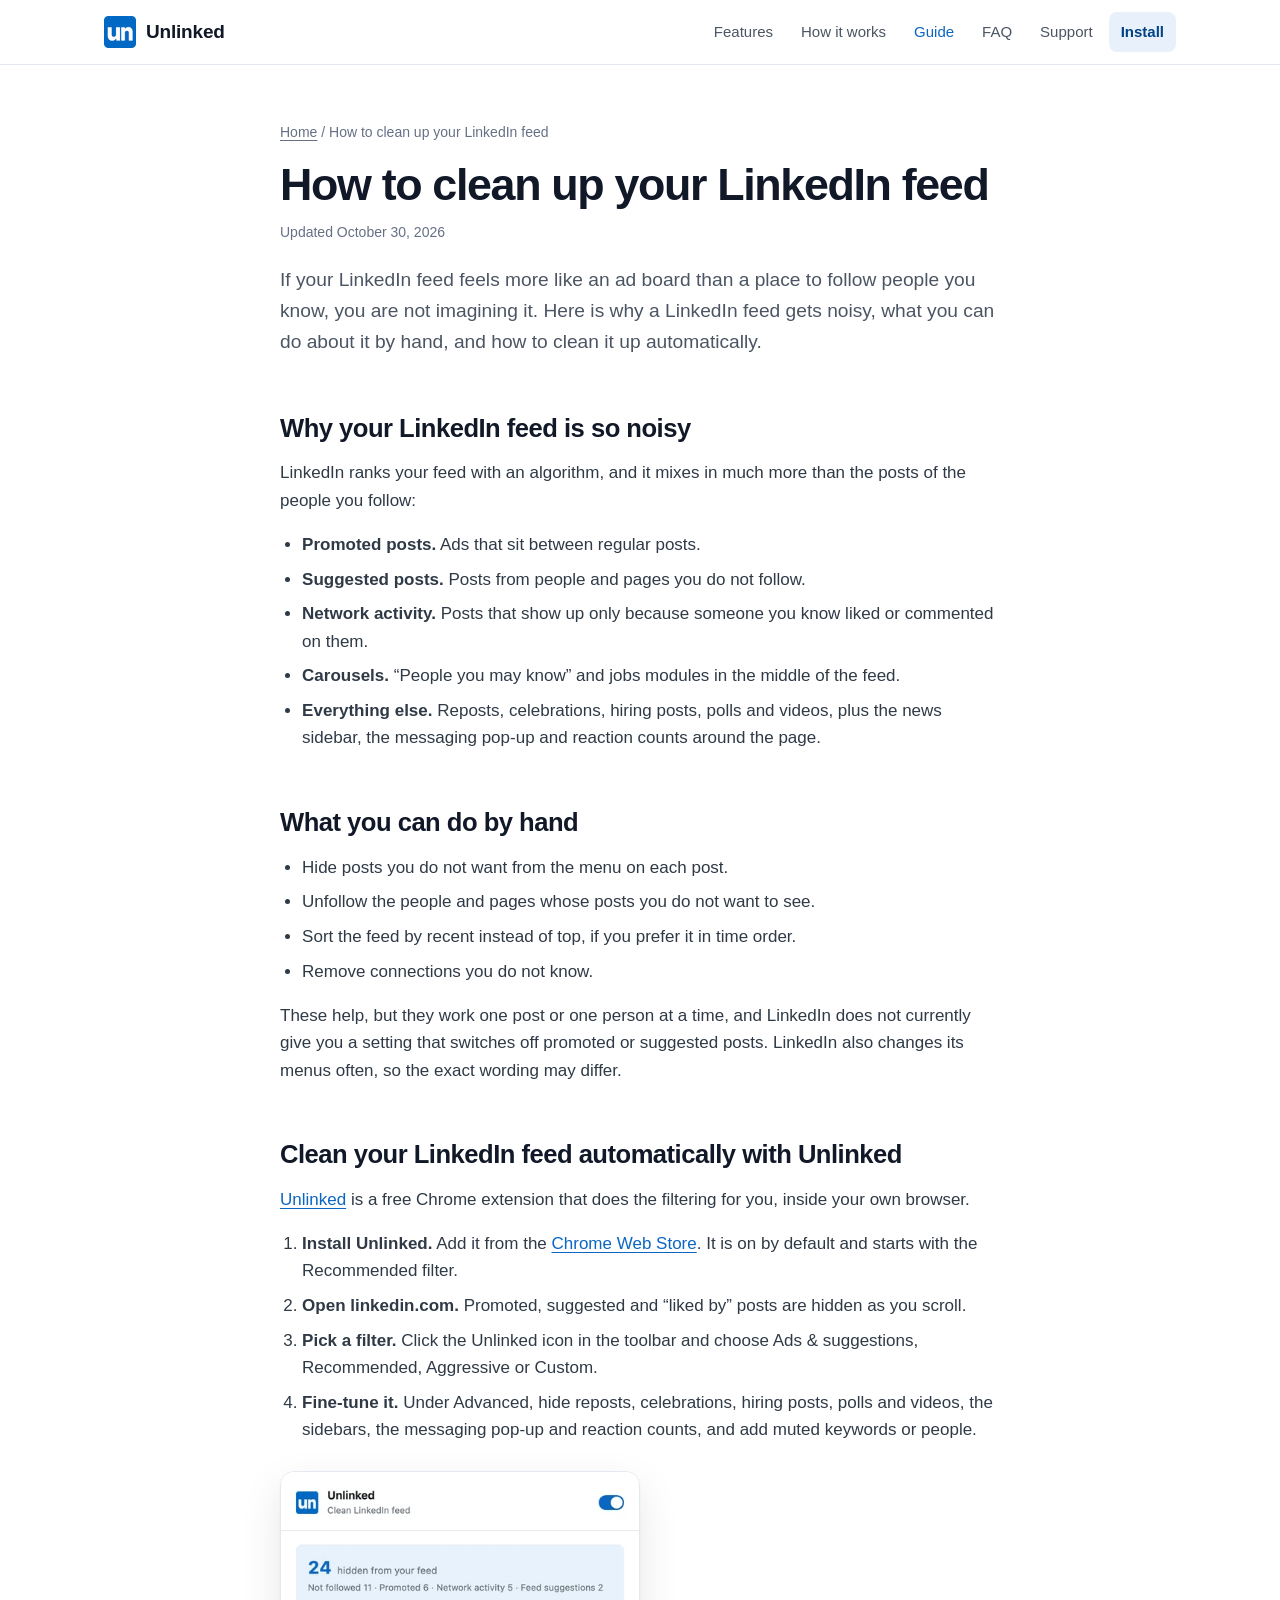
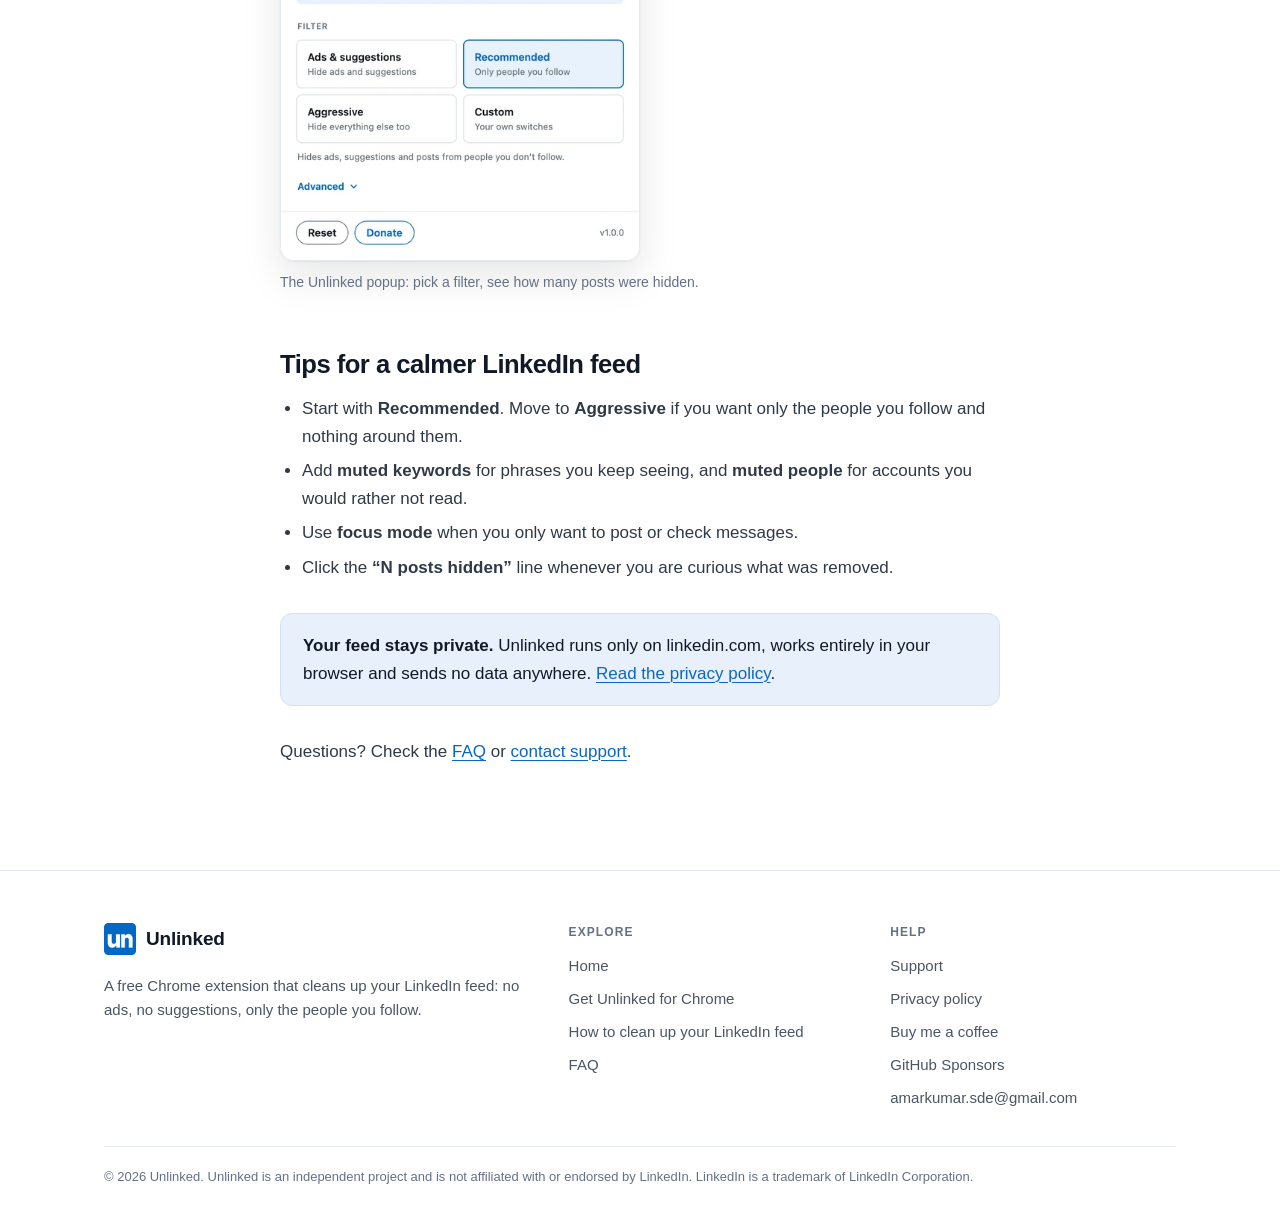
==== commit 708e3e97: "Link to the Chrome Web Store listing and add a mobile menu The extension is published, so set STORE_" ====
--- a/clean-linkedin-feed/index.html
+++ b/clean-linkedin-feed/index.html
@@ -30,16 +30,18 @@
 <meta name="twitter:image" content="https://unlinked.store/assets/og-image.jpg">
 <meta name="twitter:image:alt" content="Unlinked Chrome extension popup next to the headline: A clean LinkedIn feed">
 <link rel="stylesheet" href="/assets/site.css?v=4">
-<script type="application/ld+json">{"@context":"https://schema.org","@graph":[{"@type":"Article","@id":"https://unlinked.store/clean-linkedin-feed/#article","headline":"How to clean up your LinkedIn feed","description":"Why your LinkedIn feed is so noisy and how to clean it up: hide promoted posts, suggestions, “liked by” posts and more, by hand or automatically.","image":"https://unlinked.store/assets/og-image.jpg","datePublished":"2026-10-30","dateModified":"2026-10-30","inLanguage":"en","mainEntityOfPage":"https://unlinked.store/clean-linkedin-feed/","author":{"@type":"Organization","name":"Unlinked","url":"https://unlinked.store/"},"publisher":{"@type":"Organization","name":"Unlinked","url":"https://unlinked.store/","logo":{"@type":"ImageObject","url":"https://unlinked.store/icon-192.png"}}},{"@type":"BreadcrumbList","itemListElement":[{"@type":"ListItem","position":1,"name":"Home","item":"https://unlinked.store/"},{"@type":"ListItem","position":2,"name":"How to clean up your LinkedIn feed","item":"https://unlinked.store/clean-linkedin-feed/"}]}]}</script>
+<script type="application/ld+json">{"@context":"https://schema.org","@graph":[{"@type":"Article","@id":"https://unlinked.store/clean-linkedin-feed/#article","headline":"How to clean up your LinkedIn feed","description":"Why your LinkedIn feed is so noisy and how to clean it up: hide promoted posts, suggestions, “liked by” posts and more, by hand or automatically.","image":"https://unlinked.store/assets/og-image.jpg","datePublished":"2026-10-30","dateModified":"2026-10-31","inLanguage":"en","mainEntityOfPage":"https://unlinked.store/clean-linkedin-feed/","author":{"@type":"Organization","name":"Unlinked","url":"https://unlinked.store/"},"publisher":{"@type":"Organization","name":"Unlinked","url":"https://unlinked.store/","logo":{"@type":"ImageObject","url":"https://unlinked.store/icon-192.png"}}},{"@type":"BreadcrumbList","itemListElement":[{"@type":"ListItem","position":1,"name":"Home","item":"https://unlinked.store/"},{"@type":"ListItem","position":2,"name":"How to clean up your LinkedIn feed","item":"https://unlinked.store/clean-linkedin-feed/"}]}]}</script>
 </head>
 <body>
 <a class="skip" href="#main">Skip to content</a>
 <header class="site-header">
 <div class="wrap">
 <a class="brand" href="/"><img src="/assets/icon-48.png" width="32" height="32" alt="">Unlinked</a>
-<nav class="nav" aria-label="Main"><a href="/#features">Features</a><a href="/#how">How it works</a><a href="/clean-linkedin-feed/" aria-current="page">Guide</a><a href="/#faq">FAQ</a><a href="/support/">Support</a><a href="/store/" class="nav-cta">Install</a></nav>
+<button class="menu-btn" type="button" aria-expanded="false" aria-controls="site-nav" aria-label="Menu"><svg class="i-open" width="24" height="24" viewBox="0 0 24 24" fill="none" stroke="currentColor" stroke-width="2" stroke-linecap="round" stroke-linejoin="round" aria-hidden="true" focusable="false"><line x1="3" y1="6" x2="21" y2="6"/><line x1="3" y1="12" x2="21" y2="12"/><line x1="3" y1="18" x2="21" y2="18"/></svg><svg class="i-close" width="24" height="24" viewBox="0 0 24 24" fill="none" stroke="currentColor" stroke-width="2" stroke-linecap="round" stroke-linejoin="round" aria-hidden="true" focusable="false"><line x1="18" y1="6" x2="6" y2="18"/><line x1="6" y1="6" x2="18" y2="18"/></svg></button>
+<nav class="nav" id="site-nav" aria-label="Main"><a href="/#features">Features</a><a href="/#how">How it works</a><a href="/clean-linkedin-feed/" aria-current="page">Guide</a><a href="/#faq">FAQ</a><a href="/support/">Support</a><a href="/store/" class="nav-cta">Install</a></nav>
 </div>
 </header>
+<script>(function(){var h=document.querySelector('.site-header'),b=h.querySelector('.menu-btn');h.classList.add('js');function set(o){h.classList.toggle('open',o);b.setAttribute('aria-expanded',o)}b.addEventListener('click',function(){set(!h.classList.contains('open'))});h.querySelector('.nav').addEventListener('click',function(e){if(e.target.closest('a'))set(false)});document.addEventListener('keydown',function(e){if(e.key==='Escape'&&h.classList.contains('open')){set(false);b.focus()}})})();</script>
 <main id="main" class="page">
 <div class="wrap">
 <article class="prose">
@@ -70,7 +72,7 @@
 <h2>Clean your LinkedIn feed automatically with Unlinked</h2>
 <p><a href="/">Unlinked</a> is a free Chrome extension that does the filtering for you, inside your own browser.</p>
 <ol>
-<li><b>Install Unlinked.</b> It is coming soon to the Chrome Web Store. It is on by default and starts with the Recommended filter.</li>
+<li><b>Install Unlinked.</b> Add it from the <a href="https://chromewebstore.google.com/detail/unlinked-clean-linkedin-f/mgeelmoeppnfccegklclehplkkicmcca" rel="noopener">Chrome Web Store</a>. It is on by default and starts with the Recommended filter.</li>
 <li><b>Open linkedin.com.</b> Promoted, suggested and &ldquo;liked by&rdquo; posts are hidden as you scroll.</li>
 <li><b>Pick a filter.</b> Click the Unlinked icon in the toolbar and choose Ads &amp; suggestions, Recommended, Aggressive or Custom.</li>
 <li><b>Fine-tune it.</b> Under Advanced, hide reposts, celebrations, hiring posts, polls and videos, the sidebars, the messaging pop-up and reaction counts, and add muted keywords or people.</li>
--- a/assets/site.css
+++ b/assets/site.css
@@ -25,13 +25,14 @@
 .site-header .wrap{display:flex;align-items:center;gap:24px;min-height:64px;flex-wrap:wrap}
 .brand{display:inline-flex;align-items:center;gap:10px;font-weight:700;font-size:19px;color:var(--ink);text-decoration:none;letter-spacing:-.01em}
 .brand:hover{color:var(--ink)}
-.brand img{width:32px;height:32px;border-radius:7px}
+.brand img{width:32px;height:32px;border-radius:4px}
 .nav{display:flex;gap:4px;margin-left:auto;flex-wrap:wrap}
 .nav a{padding:8px 12px;border-radius:8px;color:var(--ink2);text-decoration:none;font-size:15px;font-weight:500}
 .nav a:hover{background:var(--soft);color:var(--ink)}
 .nav a[aria-current=page]{color:var(--brand)}
 .nav a.nav-cta{background:var(--brand-soft);color:var(--brand-d);font-weight:600}
 .nav a.nav-cta:hover{background:#d9e8f8;color:var(--brand-d)}
+.menu-btn{display:none}
 
 /* buttons */
 .btn{display:inline-flex;align-items:center;gap:8px;padding:13px 22px;border-radius:999px;font-weight:600;font-size:16px;text-decoration:none;border:1px solid transparent;line-height:1.2}
@@ -139,7 +140,7 @@
 /* store page */
 .wide{max-width:960px}
 .store-head{display:flex;align-items:center;gap:20px;margin:8px 0 22px}
-.store-head img{flex:none;width:84px;height:84px;border-radius:18px;box-shadow:var(--shadow)}
+.store-head img{flex:none;width:84px;height:84px;border-radius:10px;box-shadow:var(--shadow)}
 .store-head h1{margin:0 0 4px;font-size:clamp(1.9rem,4vw,2.6rem)}
 .store-head .meta{margin:0;color:var(--ink3);font-size:15px}
 .wide .lead{font-size:1.2rem;color:var(--ink2);max-width:40em}
@@ -183,6 +184,14 @@
   .nav a{white-space:nowrap;padding:8px 9px;font-size:14px}
   .nav{scrollbar-width:none}
   .nav::-webkit-scrollbar{display:none}
+  .site-header.js .menu-btn{display:grid;place-items:center;margin-left:auto;width:44px;height:44px;padding:0;border:0;border-radius:10px;background:transparent;color:var(--ink);cursor:pointer}
+  .site-header.js .menu-btn:hover{background:var(--soft)}
+  .menu-btn .i-close,.site-header.open .menu-btn .i-open{display:none}
+  .site-header.open .menu-btn .i-close{display:block}
+  .site-header.js .nav{display:none;flex-direction:column;gap:2px;overflow:visible;padding:4px 0 16px}
+  .site-header.js.open .nav{display:flex}
+  .site-header.js .nav a{font-size:16px;padding:12px}
+  .site-header.js .nav a.nav-cta{margin-top:8px;text-align:center}
   .cta .btn{width:100%;justify-content:center}
 }
 @media (prefers-reduced-motion:reduce){html{scroll-behavior:auto}}
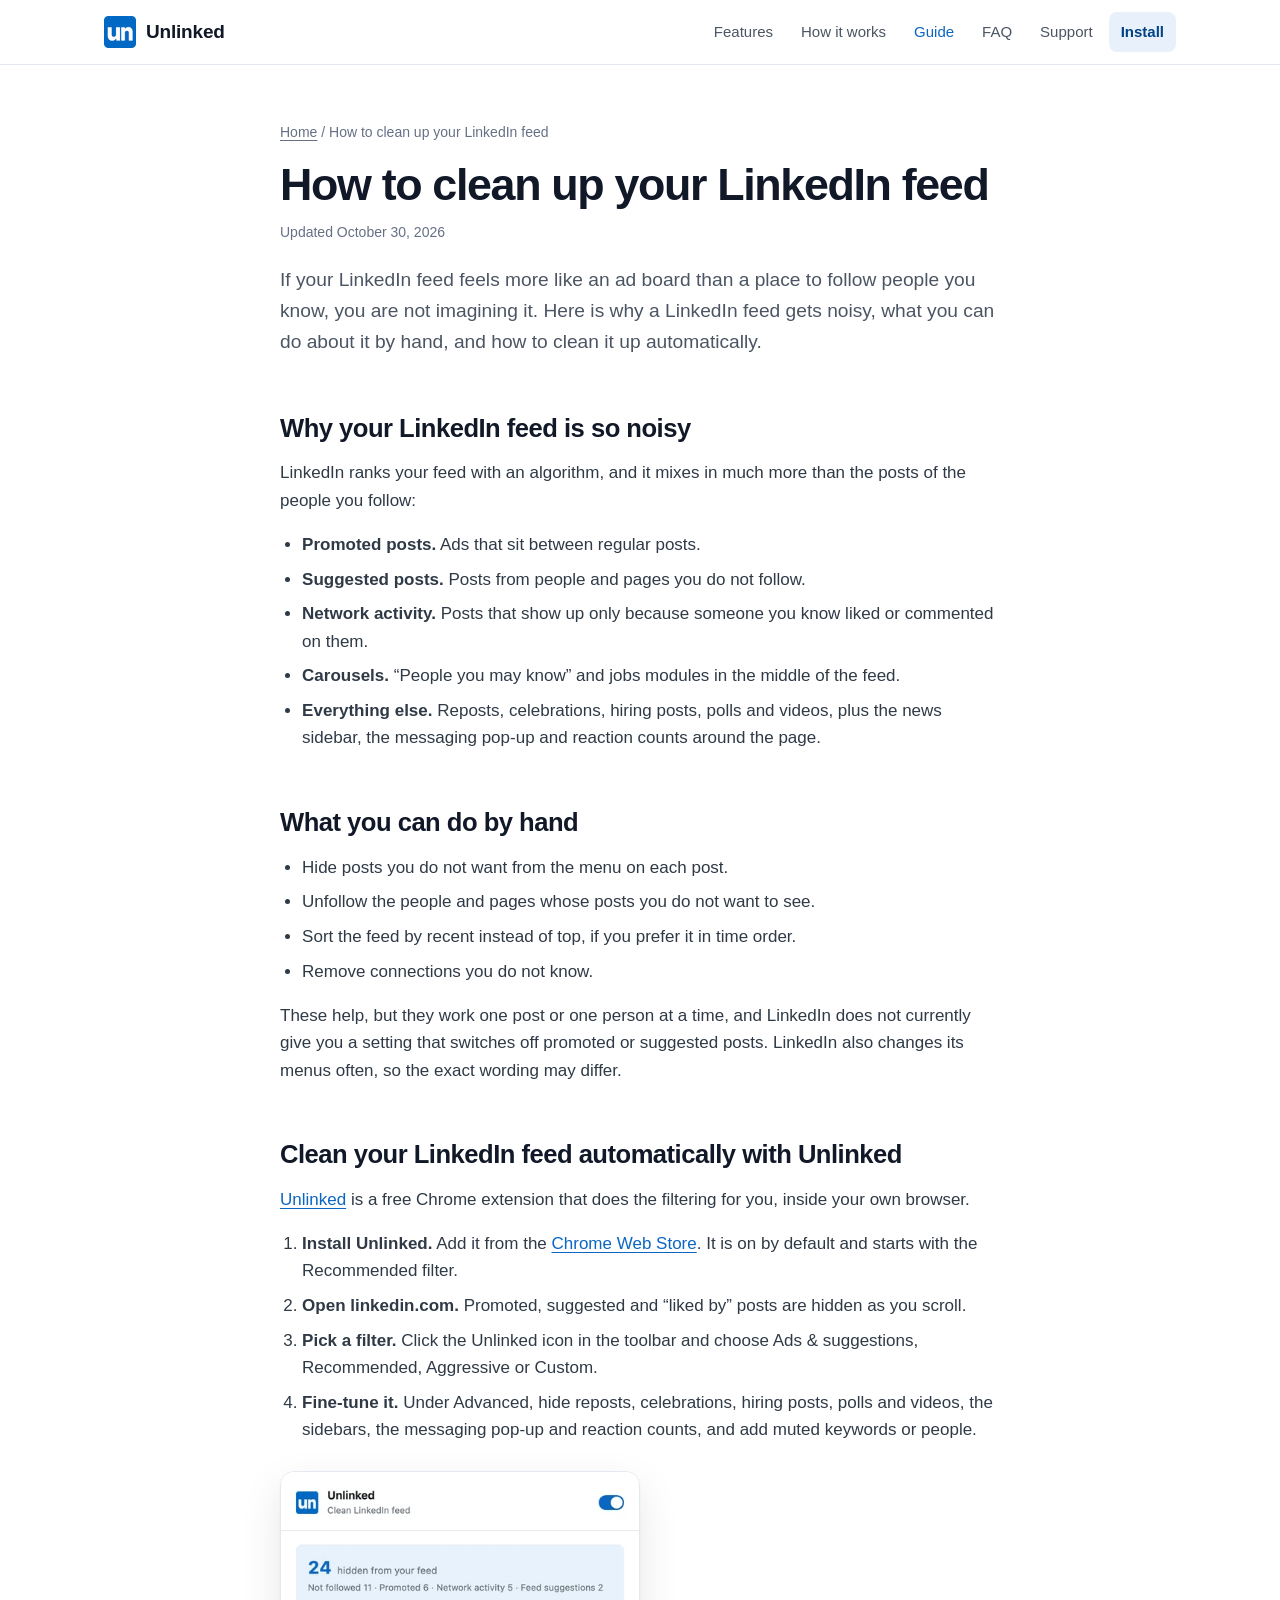
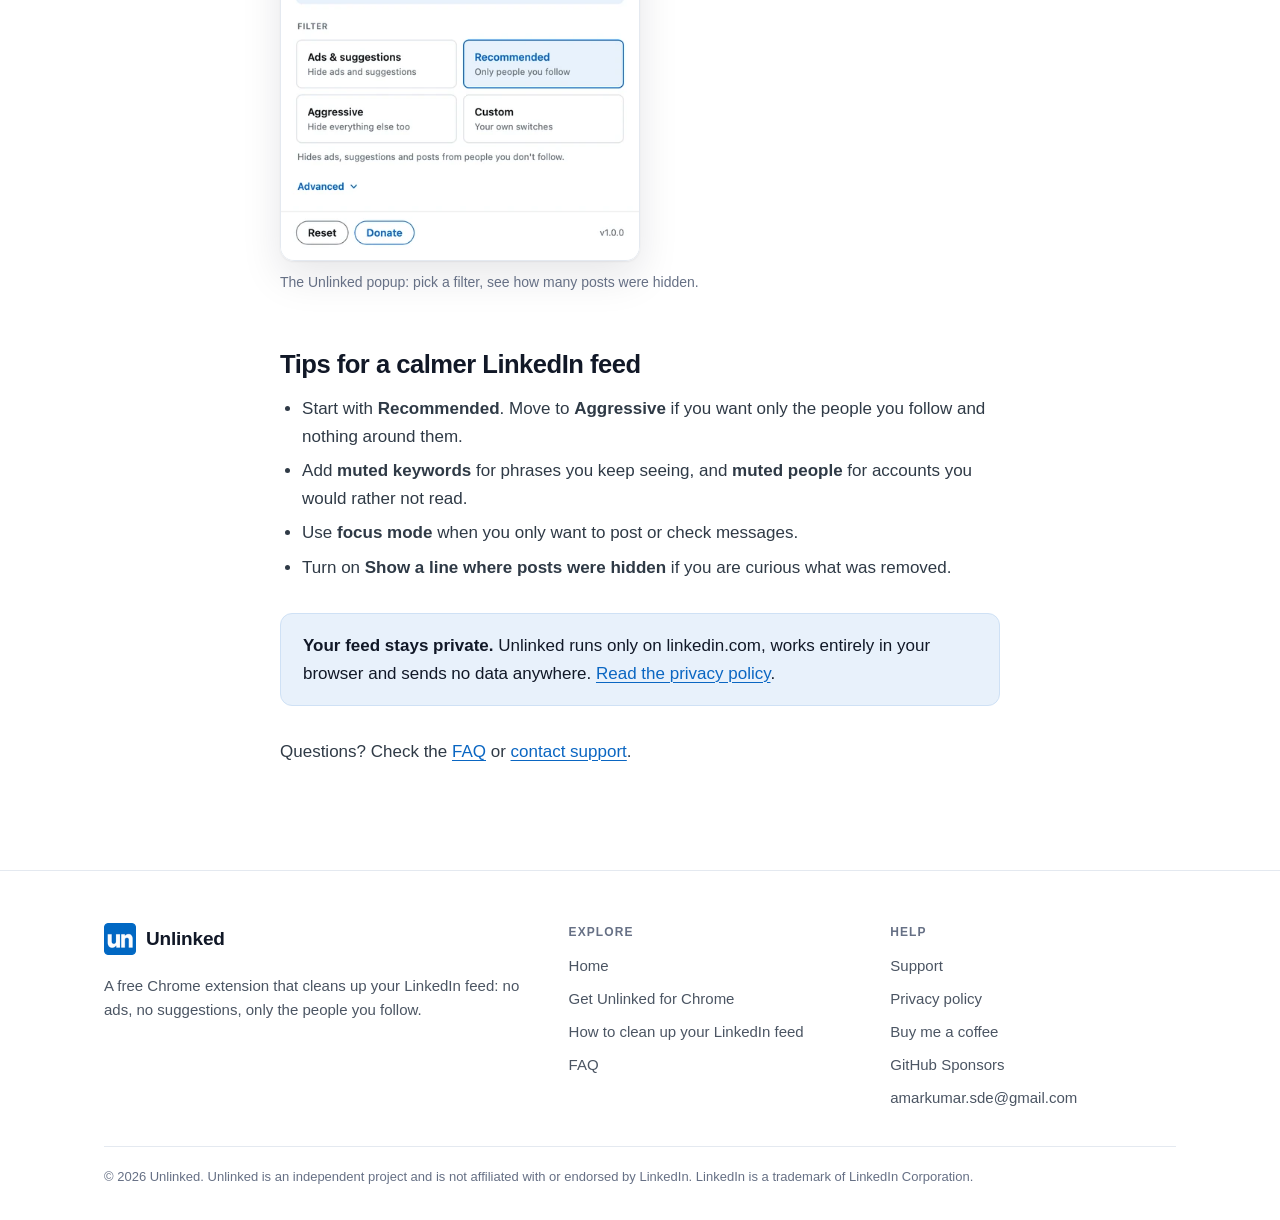
==== commit 6b629b66: "Describe the "posts hidden" line as optional Extension 1.0.1 turns it off by default, so the FAQ, gu" ====
--- a/clean-linkedin-feed/index.html
+++ b/clean-linkedin-feed/index.html
@@ -87,7 +87,7 @@
 <li>Start with <b>Recommended</b>. Move to <b>Aggressive</b> if you want only the people you follow and nothing around them.</li>
 <li>Add <b>muted keywords</b> for phrases you keep seeing, and <b>muted people</b> for accounts you would rather not read.</li>
 <li>Use <b>focus mode</b> when you only want to post or check messages.</li>
-<li>Click the <b>&ldquo;N posts hidden&rdquo;</b> line whenever you are curious what was removed.</li>
+<li>Turn on <b>Show a line where posts were hidden</b> if you are curious what was removed.</li>
 </ul>
 
 <div class="callout">
--- a/assets/site.css
+++ b/assets/site.css
@@ -84,7 +84,6 @@
 .post .who{display:flex;gap:10px;align-items:center}
 .post .av{flex:none;width:28px;height:28px;border-radius:50%;background:#cfe1f5}
 .post.bad{background:#fffafa;border-color:#f3d3d3}
-.hidden-line{text-align:center;font-size:13px;font-weight:600;color:var(--brand-d);background:var(--brand-soft);border-radius:999px;padding:7px}
 .steps{list-style:none;counter-reset:s;display:grid;grid-template-columns:repeat(3,1fr);gap:20px;margin:40px auto 0;padding:0;max-width:860px}
 .steps li{counter-increment:s;background:#fff;border:1px solid #e0e7ef;border-radius:var(--radius);padding:22px;display:grid;gap:6px;align-content:start}
 .steps li::before{content:counter(s);width:30px;height:30px;border-radius:50%;background:var(--brand);color:#fff;display:grid;place-items:center;font-weight:700;font-size:14px;margin-bottom:6px}
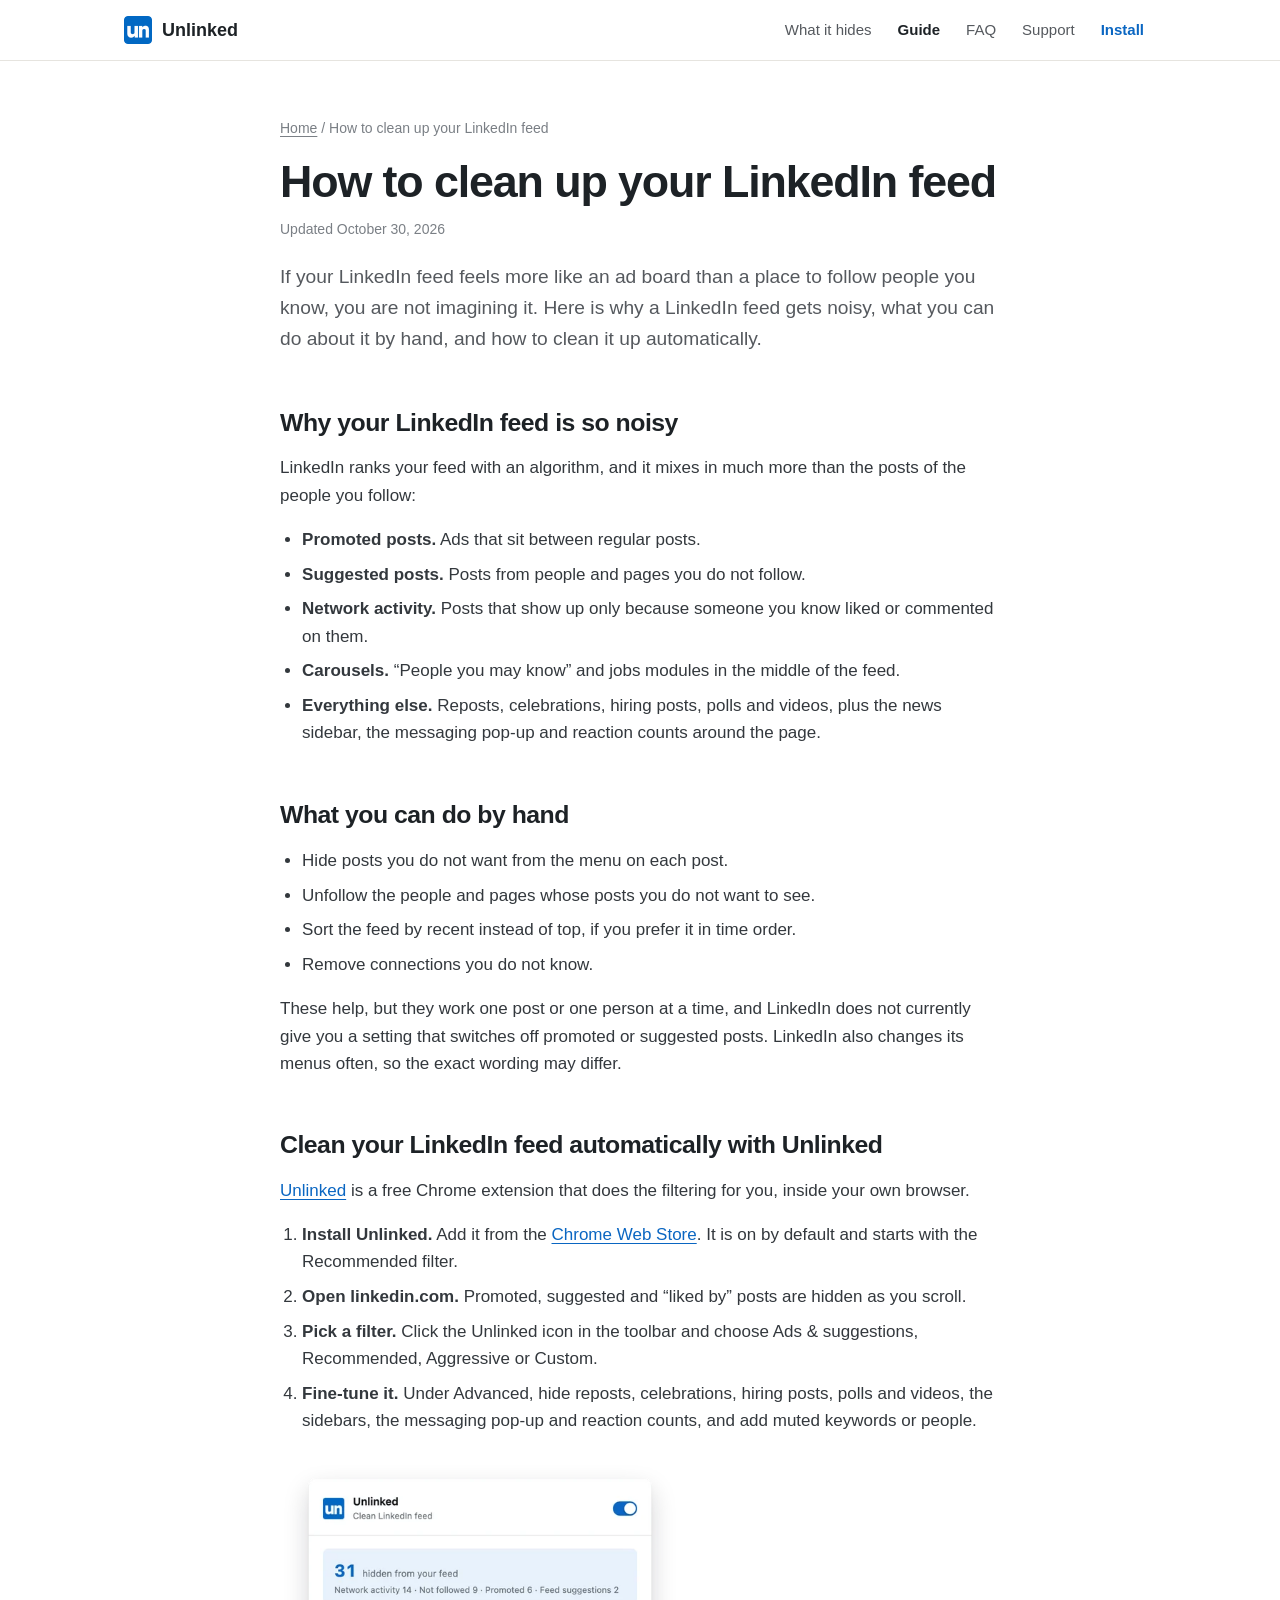
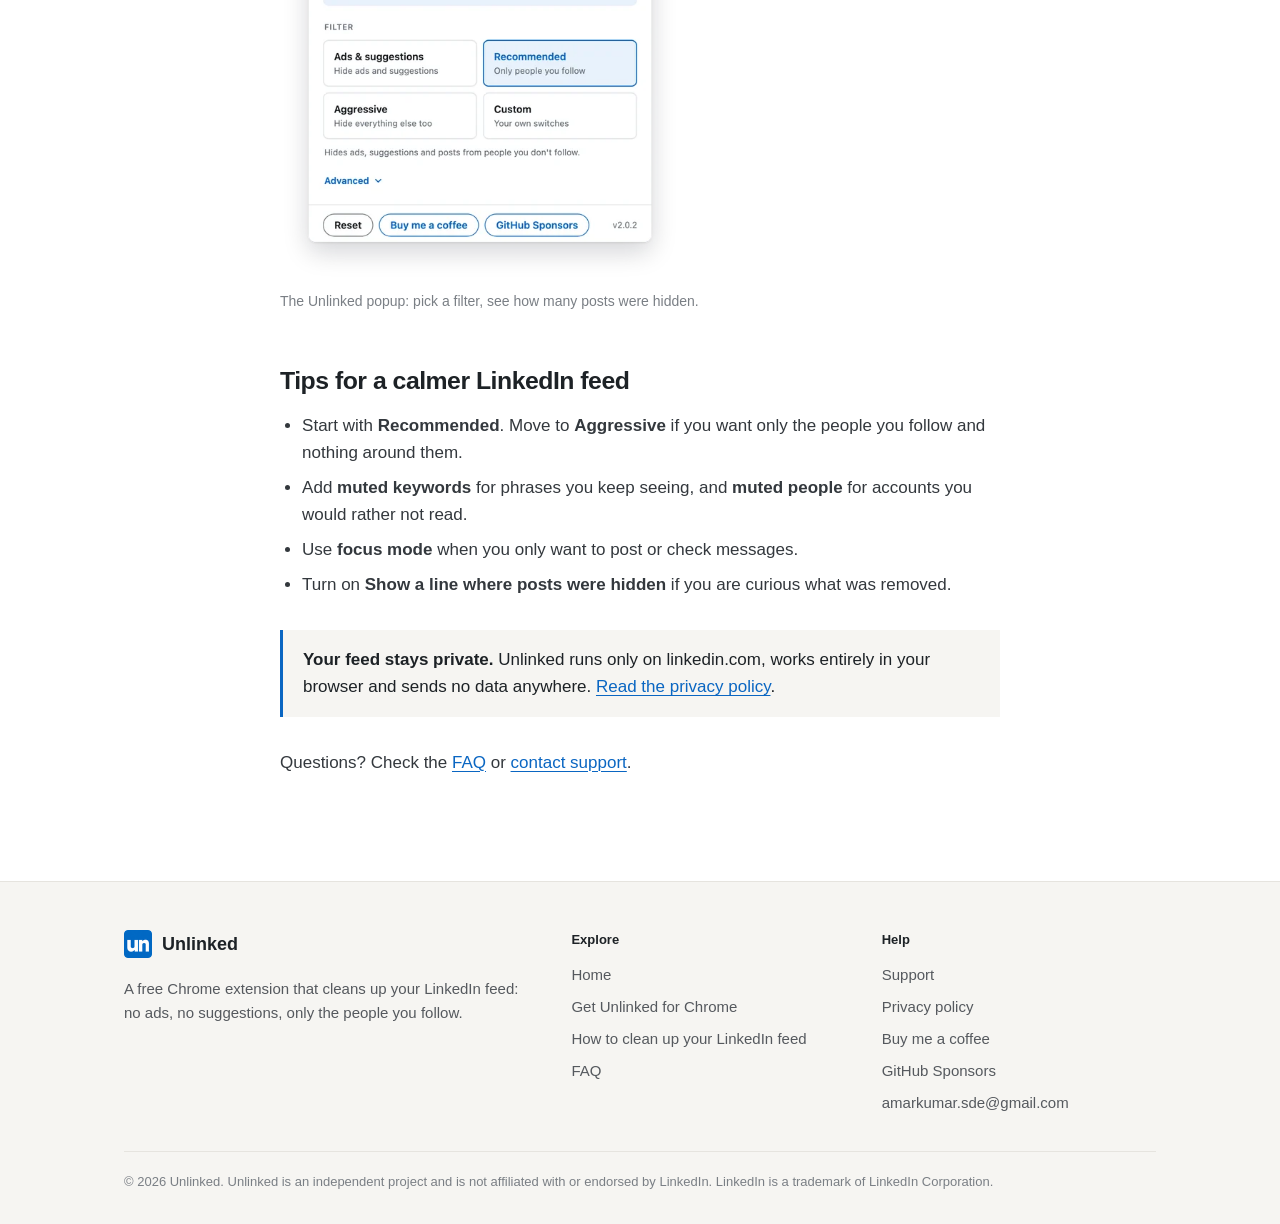
==== commit 5dfa6c78: "Redesign the site plainly, with real screenshots of the popup Drop the template look (gradient hero," ====
--- a/clean-linkedin-feed/index.html
+++ b/clean-linkedin-feed/index.html
@@ -23,13 +23,13 @@
 <meta property="og:image" content="https://unlinked.store/assets/og-image.jpg">
 <meta property="og:image:width" content="1200">
 <meta property="og:image:height" content="630">
-<meta property="og:image:alt" content="Unlinked Chrome extension popup next to the headline: A clean LinkedIn feed">
+<meta property="og:image:alt" content="The Unlinked popup next to the headline: See only the people you follow on LinkedIn.">
 <meta name="twitter:card" content="summary_large_image">
 <meta name="twitter:title" content="How to Clean Up Your LinkedIn Feed (Hide Ads &amp; Suggestions)">
 <meta name="twitter:description" content="Why your LinkedIn feed is so noisy and how to clean it up: hide promoted posts, suggestions, “liked by” posts and more, by hand or automatically.">
 <meta name="twitter:image" content="https://unlinked.store/assets/og-image.jpg">
-<meta name="twitter:image:alt" content="Unlinked Chrome extension popup next to the headline: A clean LinkedIn feed">
-<link rel="stylesheet" href="/assets/site.css?v=4">
+<meta name="twitter:image:alt" content="The Unlinked popup next to the headline: See only the people you follow on LinkedIn.">
+<link rel="stylesheet" href="/assets/site.css?v=6">
 <script type="application/ld+json">{"@context":"https://schema.org","@graph":[{"@type":"Article","@id":"https://unlinked.store/clean-linkedin-feed/#article","headline":"How to clean up your LinkedIn feed","description":"Why your LinkedIn feed is so noisy and how to clean it up: hide promoted posts, suggestions, “liked by” posts and more, by hand or automatically.","image":"https://unlinked.store/assets/og-image.jpg","datePublished":"2026-10-30","dateModified":"2026-10-31","inLanguage":"en","mainEntityOfPage":"https://unlinked.store/clean-linkedin-feed/","author":{"@type":"Organization","name":"Unlinked","url":"https://unlinked.store/"},"publisher":{"@type":"Organization","name":"Unlinked","url":"https://unlinked.store/","logo":{"@type":"ImageObject","url":"https://unlinked.store/icon-192.png"}}},{"@type":"BreadcrumbList","itemListElement":[{"@type":"ListItem","position":1,"name":"Home","item":"https://unlinked.store/"},{"@type":"ListItem","position":2,"name":"How to clean up your LinkedIn feed","item":"https://unlinked.store/clean-linkedin-feed/"}]}]}</script>
 </head>
 <body>
@@ -38,7 +38,7 @@
 <div class="wrap">
 <a class="brand" href="/"><img src="/assets/icon-48.png" width="32" height="32" alt="">Unlinked</a>
 <button class="menu-btn" type="button" aria-expanded="false" aria-controls="site-nav" aria-label="Menu"><svg class="i-open" width="24" height="24" viewBox="0 0 24 24" fill="none" stroke="currentColor" stroke-width="2" stroke-linecap="round" stroke-linejoin="round" aria-hidden="true" focusable="false"><line x1="3" y1="6" x2="21" y2="6"/><line x1="3" y1="12" x2="21" y2="12"/><line x1="3" y1="18" x2="21" y2="18"/></svg><svg class="i-close" width="24" height="24" viewBox="0 0 24 24" fill="none" stroke="currentColor" stroke-width="2" stroke-linecap="round" stroke-linejoin="round" aria-hidden="true" focusable="false"><line x1="18" y1="6" x2="6" y2="18"/><line x1="6" y1="6" x2="18" y2="18"/></svg></button>
-<nav class="nav" id="site-nav" aria-label="Main"><a href="/#features">Features</a><a href="/#how">How it works</a><a href="/clean-linkedin-feed/" aria-current="page">Guide</a><a href="/#faq">FAQ</a><a href="/support/">Support</a><a href="/store/" class="nav-cta">Install</a></nav>
+<nav class="nav" id="site-nav" aria-label="Main"><a href="/#hides">What it hides</a><a href="/clean-linkedin-feed/" aria-current="page">Guide</a><a href="/#faq">FAQ</a><a href="/support/">Support</a><a href="/store/" class="nav-cta">Install</a></nav>
 </div>
 </header>
 <script>(function(){var h=document.querySelector('.site-header'),b=h.querySelector('.menu-btn');h.classList.add('js');function set(o){h.classList.toggle('open',o);b.setAttribute('aria-expanded',o)}b.addEventListener('click',function(){set(!h.classList.contains('open'))});h.querySelector('.nav').addEventListener('click',function(e){if(e.target.closest('a'))set(false)});document.addEventListener('keydown',function(e){if(e.key==='Escape'&&h.classList.contains('open')){set(false);b.focus()}})})();</script>
@@ -78,7 +78,7 @@
 <li><b>Fine-tune it.</b> Under Advanced, hide reposts, celebrations, hiring posts, polls and videos, the sidebars, the messaging pop-up and reaction counts, and add muted keywords or people.</li>
 </ol>
 <figure class="fig">
-<img src="/assets/presets-960.webp" srcset="/assets/presets-480.webp 480w, /assets/presets-960.webp 960w" sizes="(max-width: 600px) 90vw, 360px" width="960" height="1040" alt="Unlinked popup with filters for cleaning up the LinkedIn feed" loading="lazy">
+<img src="/assets/popup-560.webp" srcset="/assets/popup-560.webp 560w, /assets/popup-1120.webp 1120w" sizes="(max-width: 600px) 92vw, 400px" width="560" height="587" alt="Unlinked popup with filters for cleaning up the LinkedIn feed" loading="lazy">
 <figcaption>The Unlinked popup: pick a filter, see how many posts were hidden.</figcaption>
 </figure>
 
--- a/assets/site.css
+++ b/assets/site.css
@@ -1,12 +1,10 @@
 :root{
   color-scheme:light;
-  --bg:#fff;--soft:#f5f8fc;--tint:#eaf2fb;
-  --ink:#111827;--ink2:#4b5563;--ink3:#667085;
-  --line:#e4e9f0;
-  --brand:#0a66c2;--brand-d:#004182;--brand-soft:#e8f1fb;
-  --ok:#117a3d;
-  --radius:14px;--max:1120px;
-  --shadow:0 1px 2px rgba(16,24,40,.06),0 16px 40px rgba(16,24,40,.10);
+  --bg:#fff;--soft:#f6f5f2;
+  --ink:#1d2226;--ink2:#55595e;--ink3:#7a7f85;
+  --line:#e6e4df;
+  --brand:#0a66c2;--brand-d:#004182;--brand-soft:#eaf2fb;
+  --max:1080px;
 }
 *{box-sizing:border-box}
 html{scroll-behavior:smooth;-webkit-text-size-adjust:100%}
@@ -14,116 +12,85 @@
 img{max-width:100%;height:auto;display:block}
 a{color:var(--brand);text-underline-offset:3px;text-decoration-thickness:1px}
 a:hover{color:var(--brand-d)}
-code{background:var(--soft);border:1px solid var(--line);border-radius:6px;padding:1px 6px;font-size:.92em}
+code{background:var(--soft);border:1px solid var(--line);border-radius:5px;padding:1px 6px;font-size:.92em}
 :focus-visible{outline:3px solid #7fb3ec;outline-offset:2px;border-radius:4px}
 .wrap{max-width:var(--max);margin:0 auto;padding:0 24px}
-.skip{position:absolute;left:-999px;top:8px;background:#fff;padding:8px 14px;border-radius:8px;z-index:100;box-shadow:var(--shadow)}
+.skip{position:absolute;left:-999px;top:8px;background:#fff;padding:8px 14px;border:1px solid var(--line);border-radius:6px;z-index:100}
 .skip:focus{left:8px}
+h1,h2,h3{text-wrap:balance;color:var(--ink)}
+h1{font-size:clamp(2.2rem,5vw,3.4rem);line-height:1.08;letter-spacing:-.025em;margin:0 0 18px;font-weight:700}
+h2{font-size:clamp(1.6rem,3vw,2.2rem);line-height:1.15;letter-spacing:-.02em;margin:0 0 12px;font-weight:700}
 
 /* header */
-.site-header{position:sticky;top:0;z-index:50;background:rgba(255,255,255,.9);-webkit-backdrop-filter:saturate(180%) blur(12px);backdrop-filter:saturate(180%) blur(12px);border-bottom:1px solid var(--line)}
-.site-header .wrap{display:flex;align-items:center;gap:24px;min-height:64px;flex-wrap:wrap}
-.brand{display:inline-flex;align-items:center;gap:10px;font-weight:700;font-size:19px;color:var(--ink);text-decoration:none;letter-spacing:-.01em}
+.site-header{position:sticky;top:0;z-index:50;background:rgba(255,255,255,.94);-webkit-backdrop-filter:blur(10px);backdrop-filter:blur(10px);border-bottom:1px solid var(--line)}
+.site-header .wrap{display:flex;align-items:center;gap:24px;min-height:60px;flex-wrap:wrap}
+.brand{display:inline-flex;align-items:center;gap:10px;font-weight:700;font-size:18px;color:var(--ink);text-decoration:none}
 .brand:hover{color:var(--ink)}
-.brand img{width:32px;height:32px;border-radius:4px}
-.nav{display:flex;gap:4px;margin-left:auto;flex-wrap:wrap}
-.nav a{padding:8px 12px;border-radius:8px;color:var(--ink2);text-decoration:none;font-size:15px;font-weight:500}
-.nav a:hover{background:var(--soft);color:var(--ink)}
-.nav a[aria-current=page]{color:var(--brand)}
-.nav a.nav-cta{background:var(--brand-soft);color:var(--brand-d);font-weight:600}
-.nav a.nav-cta:hover{background:#d9e8f8;color:var(--brand-d)}
+.brand img{width:28px;height:28px;border-radius:4px}
+.nav{display:flex;gap:2px;margin-left:auto;flex-wrap:wrap}
+.nav a{padding:8px 12px;border-radius:6px;color:var(--ink2);text-decoration:none;font-size:15px}
+.nav a:hover{color:var(--ink);background:var(--soft)}
+.nav a[aria-current=page]{color:var(--ink);font-weight:600}
+.nav a.nav-cta{color:var(--brand);font-weight:600}
 .menu-btn{display:none}
 
-/* buttons */
-.btn{display:inline-flex;align-items:center;gap:8px;padding:13px 22px;border-radius:999px;font-weight:600;font-size:16px;text-decoration:none;border:1px solid transparent;line-height:1.2}
-.btn-primary{background:var(--brand);color:#fff}
-.btn-primary:hover{background:var(--brand-d);color:#fff}
-.btn-ghost{background:#fff;color:var(--ink);border-color:#d3dbe5}
-.btn-ghost:hover{border-color:#aab6c4;color:var(--ink)}
-.btn-soon{background:var(--brand-soft);color:var(--brand-d);border-color:#cfe1f5;cursor:default}
-
 /* hero */
-.hero{padding:0;background:linear-gradient(180deg,#f1f7fe 0%,#fff 100%);overflow:hidden}
-.hero .wrap{display:grid;grid-template-columns:1.15fr .85fr;gap:56px;align-items:center;padding-top:72px;padding-bottom:80px}
-.eyebrow{display:inline-flex;align-items:center;gap:8px;margin:0 0 20px;padding:6px 13px;border-radius:999px;background:var(--brand-soft);color:var(--brand-d);font-size:14px;font-weight:600}
-h1{font-size:clamp(2.1rem,4.4vw,3rem);line-height:1.06;letter-spacing:-.03em;margin:0 0 20px;font-weight:800}
-h1,h2,h3{text-wrap:balance}
-h1 em{display:block;font-style:normal;color:var(--brand);text-wrap:balance}
-.lede{font-size:1.2rem;color:var(--ink2);max-width:34em;margin:0 0 28px}
-.cta{display:flex;gap:12px;flex-wrap:wrap;align-items:center;margin-bottom:28px}
-.trust{display:flex;gap:10px 22px;flex-wrap:wrap;margin:0;padding:0;list-style:none;color:var(--ink2);font-size:15px}
-.trust li{display:flex;align-items:center;gap:7px}
-.trust svg{color:var(--ok)}
-.shot{position:relative}
-.shot::before{content:"";position:absolute;inset:-10% -12%;background:radial-gradient(closest-side,rgba(10,102,194,.18),rgba(10,102,194,0));z-index:0}
-.shot img{position:relative;z-index:1;width:100%;max-width:440px;margin:0 auto;border-radius:16px;box-shadow:var(--shadow);border:1px solid var(--line);background:#fff}
+.hero{padding:72px 0}
+.hero-grid{display:grid;grid-template-columns:1.1fr .9fr;gap:56px;align-items:center}
+.hero-copy{max-width:620px}
+.lede{font-size:1.2rem;color:var(--ink2);margin:0 0 28px;max-width:36em}
+.cta{display:flex;align-items:center;gap:12px 24px;flex-wrap:wrap}
+.store-badge{display:inline-block;line-height:0;border-radius:8px}
+.store-badge img{width:206px}
+.store-badge:hover{opacity:.88}
+.soon{display:inline-block;padding:10px 16px;border:1px solid var(--line);border-radius:8px;color:var(--ink2);font-weight:600}
+.fine{margin:18px 0 0;color:var(--ink3);font-size:15px}
+.hero-shot img{width:100%;max-width:460px;margin:0 auto}
 
 /* sections */
-section{padding:84px 0}
-.soft{background:var(--soft)}
-.sec-head{max-width:660px;margin:0 auto 48px;text-align:center}
-h2{font-size:clamp(1.8rem,3.4vw,2.5rem);line-height:1.12;letter-spacing:-.025em;margin:0 0 14px;font-weight:800}
+section{padding:88px 0}
+section + section{border-top:1px solid var(--line)}
+.sec-head{max-width:640px;margin:0 0 40px}
 .sec-head p,.sub{color:var(--ink2);font-size:1.1rem;margin:0}
-.center{text-align:center;margin:36px 0 0}
-.grid3{display:grid;grid-template-columns:repeat(3,1fr);gap:20px}
-.card{background:#fff;border:1px solid var(--line);border-radius:var(--radius);padding:26px}
-.soft .card{border-color:#e0e7ef}
-.card .ic{width:44px;height:44px;border-radius:12px;background:var(--brand-soft);color:var(--brand);display:grid;place-items:center;margin-bottom:16px}
-.card h3{margin:0 0 8px;font-size:1.1rem;line-height:1.3}
-.card p{margin:0;color:var(--ink2);font-size:.98rem}
 
-/* before / after */
-.ba{display:grid;grid-template-columns:1fr 1fr;gap:24px;max-width:860px;margin:0 auto;align-items:start}
-.feed{background:#fff;border:1px solid var(--line);border-radius:var(--radius);padding:18px;display:grid;gap:12px;align-content:start}
-.feed h3{margin:0;font-size:.8rem;text-transform:uppercase;letter-spacing:.09em;color:var(--ink3)}
-.feed.clean{border-color:#bcd6f1;box-shadow:0 0 0 4px rgba(10,102,194,.07)}
-.post{position:relative;border:1px solid var(--line);border-radius:10px;padding:12px;display:grid;gap:8px}
-.post i{display:block;height:8px;border-radius:4px;background:#e9edf2}
-.post i.s{width:60%}
-.post i.m{width:70%}
-.post .who{display:flex;gap:10px;align-items:center}
-.post .av{flex:none;width:28px;height:28px;border-radius:50%;background:#cfe1f5}
-.post.bad{background:#fffafa;border-color:#f3d3d3}
-.steps{list-style:none;counter-reset:s;display:grid;grid-template-columns:repeat(3,1fr);gap:20px;margin:40px auto 0;padding:0;max-width:860px}
-.steps li{counter-increment:s;background:#fff;border:1px solid #e0e7ef;border-radius:var(--radius);padding:22px;display:grid;gap:6px;align-content:start}
-.steps li::before{content:counter(s);width:30px;height:30px;border-radius:50%;background:var(--brand);color:#fff;display:grid;place-items:center;font-weight:700;font-size:14px;margin-bottom:6px}
-.steps b{font-size:1.02rem}
-.steps span{color:var(--ink2);font-size:.97rem}
+/* what it hides */
+.hides{display:grid;grid-template-columns:1fr 1fr;gap:0 48px;margin:0}
+.hides div{border-top:1px solid var(--line);padding:18px 0}
+.hides dt{font-weight:600}
+.hides dd{margin:4px 0 0;color:var(--ink2)}
 
 /* split sections */
-.split{display:grid;grid-template-columns:1fr 1fr;gap:64px;align-items:center}
+.split{display:grid;grid-template-columns:1fr 1fr;gap:56px;align-items:center}
 .split.rev .media{order:-1}
-.media img{border-radius:16px;box-shadow:var(--shadow);border:1px solid var(--line);max-width:440px;margin:0 auto;width:100%;background:#fff}
-.presets{display:grid;gap:12px;margin-top:26px}
-.preset{border:1px solid var(--line);border-radius:12px;padding:14px 18px;background:#fff}
-.preset b{display:block}
-.preset span{color:var(--ink2);font-size:.97rem}
-.preset.rec{border-color:var(--brand);background:var(--brand-soft)}
-.ticks{list-style:none;margin:24px 0 0;padding:0;display:grid;gap:14px}
-.ticks li{display:flex;gap:12px;align-items:flex-start;color:var(--ink2)}
-.ticks svg{flex:none;margin-top:4px;color:var(--brand)}
+.media img{width:100%;max-width:440px;margin:0 auto}
+.plain{list-style:none;margin:26px 0 0;padding:0}
+.plain li{border-top:1px solid var(--line);padding:12px 0;color:var(--ink2)}
+.plain li b{color:var(--ink);font-weight:600}
+
+/* privacy */
+.facts-line{display:flex;flex-wrap:wrap;gap:8px 28px;margin:22px 0 0;padding:0;list-style:none;color:var(--ink2)}
+.facts-line li::before{content:"";display:inline-block;width:6px;height:6px;border-radius:50%;background:var(--brand);margin-right:10px;vertical-align:2px}
 
 /* faq */
-.faq{max-width:760px;margin:0 auto;display:grid;gap:10px}
-details{border:1px solid #e0e7ef;border-radius:12px;background:#fff;padding:0 22px}
+.faq{max-width:760px;border-bottom:1px solid var(--line)}
+details{border-top:1px solid var(--line)}
 summary{cursor:pointer;list-style:none;padding:18px 0;font-weight:600;display:flex;justify-content:space-between;gap:16px;align-items:center}
 summary::-webkit-details-marker{display:none}
-summary::after{content:"+";font-size:24px;line-height:1;color:var(--brand);font-weight:500;flex:none}
+summary::after{content:"+";font-size:22px;line-height:1;color:var(--ink3);font-weight:400;flex:none}
 details[open] summary::after{content:"\2212"}
-details p{margin:0 0 18px;color:var(--ink2)}
+details p{margin:0 0 20px;color:var(--ink2);max-width:40em}
 
 /* closing call to action */
-.final{text-align:center;background:linear-gradient(180deg,#fff 0%,#f1f7fe 100%)}
-.final p{color:var(--ink2);font-size:1.1rem;margin:0 0 26px}
-.center-cta{justify-content:center;margin-bottom:0}
+.final h2{margin-bottom:8px}
+.final p{color:var(--ink2);margin:0 0 24px}
 
 /* article pages */
 .page{padding:56px 0 88px}
 .prose{max-width:720px;margin:0 auto}
 .prose h1{font-size:clamp(2rem,4.2vw,2.8rem);margin-bottom:12px}
-.prose h2{font-size:1.6rem;letter-spacing:-.02em;margin:2.2em 0 .6em}
+.prose h2{font-size:1.55rem;margin:2.2em 0 .6em}
 .prose h3{font-size:1.1rem;margin:1.6em 0 .3em}
-.prose p,.prose li{color:#2f3a46}
+.prose p,.prose li{color:#33383d}
 .prose ul,.prose ol{padding-left:1.3em}
 .prose li{margin:.45em 0}
 .prose .lead{font-size:1.2rem;color:var(--ink2)}
@@ -131,66 +98,62 @@
 .center-text{text-align:center}
 .crumbs{font-size:14px;color:var(--ink3);margin-bottom:18px}
 .crumbs a{color:var(--ink3)}
-.callout{background:var(--brand-soft);border:1px solid #cfe1f5;border-radius:12px;padding:18px 22px;margin:32px 0}
+.callout{background:var(--soft);border-left:3px solid var(--brand);padding:16px 20px;margin:32px 0}
 .fig{margin:28px 0}
-.fig img{max-width:360px;width:100%;border-radius:14px;box-shadow:var(--shadow);border:1px solid var(--line)}
-.fig figcaption{color:var(--ink3);font-size:14px;margin-top:10px}
+.fig img{max-width:400px;width:100%}
+.fig figcaption{color:var(--ink3);font-size:14px;margin-top:8px}
 
 /* store page */
 .wide{max-width:960px}
-.store-head{display:flex;align-items:center;gap:20px;margin:8px 0 22px}
-.store-head img{flex:none;width:84px;height:84px;border-radius:10px;box-shadow:var(--shadow)}
-.store-head h1{margin:0 0 4px;font-size:clamp(1.9rem,4vw,2.6rem)}
+.store-head{display:flex;align-items:center;gap:18px;margin:8px 0 22px}
+.store-head img{flex:none;width:72px;height:72px;border-radius:10px}
+.store-head h1{margin:0 0 4px;font-size:clamp(1.9rem,4vw,2.5rem)}
 .store-head .meta{margin:0;color:var(--ink3);font-size:15px}
-.wide .lead{font-size:1.2rem;color:var(--ink2);max-width:40em}
-.wide h2{font-size:1.6rem;letter-spacing:-.02em;margin:2em 0 .6em}
-.wide p,.wide li{color:#2f3a46}
+.wide .lead{font-size:1.2rem;color:var(--ink2);max-width:40em;margin:24px 0 0}
+.wide h2{font-size:1.5rem;margin:2em 0 .6em}
+.wide p,.wide li{color:#33383d}
 .wide ul{padding-left:1.3em}
-.wide ul.ticks{padding-left:0}
-.gallery{display:grid;grid-template-columns:1fr 1fr;gap:20px;margin:30px 0 0}
+.gallery{display:grid;grid-template-columns:1fr 1fr;gap:28px;align-items:start;margin:36px 0 0}
 .gallery figure{margin:0}
-.gallery img{width:100%;border-radius:12px;border:1px solid var(--line);box-shadow:var(--shadow);background:#fff}
-.facts{display:grid;grid-template-columns:repeat(3,1fr);gap:12px;margin:0}
-.facts div{border:1px solid var(--line);border-radius:12px;padding:14px 16px;background:#fff}
-.facts dt{font-size:12px;text-transform:uppercase;letter-spacing:.08em;color:var(--ink3)}
-.facts dd{margin:4px 0 0;font-weight:600}
+.gallery figcaption{color:var(--ink3);font-size:14px;margin-top:6px;text-align:center}
+.facts{display:grid;grid-template-columns:repeat(3,1fr);gap:0 24px;margin:0}
+.facts div{border-top:1px solid var(--line);padding:12px 0}
+.facts dt{font-size:13px;color:var(--ink3)}
+.facts dd{margin:2px 0 0;font-weight:600}
 
 /* footer */
-.site-footer{border-top:1px solid var(--line);background:#fff;padding:52px 0 32px;color:var(--ink2);font-size:15px}
+.site-footer{border-top:1px solid var(--line);background:var(--soft);padding:48px 0 32px;color:var(--ink2);font-size:15px}
 .foot{display:grid;grid-template-columns:1.5fr 1fr 1fr;gap:36px}
 .foot-about{margin:12px 0 0;max-width:30em}
-.site-footer h4{margin:0 0 12px;font-size:12px;text-transform:uppercase;letter-spacing:.09em;color:var(--ink3)}
-.site-footer ul{list-style:none;margin:0;padding:0;display:grid;gap:9px}
+.site-footer h4{margin:0 0 12px;font-size:13px;color:var(--ink)}
+.site-footer ul{list-style:none;margin:0;padding:0;display:grid;gap:8px}
 .site-footer a{color:var(--ink2);text-decoration:none}
 .site-footer a:hover{color:var(--brand)}
 .site-footer .brand{color:var(--ink)}
 .legal{margin:36px 0 0;padding-top:20px;border-top:1px solid var(--line);font-size:13px;color:var(--ink3)}
 
 @media (max-width:900px){
-  .hero .wrap,.split{grid-template-columns:1fr;gap:40px}
-  .hero .wrap{padding-top:48px;padding-bottom:56px}
+  .split,.hero-grid{grid-template-columns:1fr;gap:36px}
   .split.rev .media{order:0}
-  .grid3{grid-template-columns:1fr 1fr}
   section{padding:64px 0}
+  .hero{padding:52px 0 64px}
   .foot{grid-template-columns:1fr 1fr}
 }
 @media (max-width:620px){
-  .wrap{padding:0 18px}
-  .grid3,.ba,.steps,.foot,.gallery{grid-template-columns:1fr}
+  .wrap{padding:0 16px}
+  .hides,.foot,.gallery{grid-template-columns:1fr}
   .facts{grid-template-columns:1fr 1fr}
   .site-header .wrap{gap:0}
   .nav{margin-left:0;width:100%;flex-wrap:nowrap;overflow-x:auto;padding-bottom:8px}
   .nav a{white-space:nowrap;padding:8px 9px;font-size:14px}
   .nav{scrollbar-width:none}
   .nav::-webkit-scrollbar{display:none}
-  .site-header.js .menu-btn{display:grid;place-items:center;margin-left:auto;width:44px;height:44px;padding:0;border:0;border-radius:10px;background:transparent;color:var(--ink);cursor:pointer}
+  .site-header.js .menu-btn{display:grid;place-items:center;margin-left:auto;width:44px;height:44px;padding:0;border:0;border-radius:8px;background:transparent;color:var(--ink);cursor:pointer}
   .site-header.js .menu-btn:hover{background:var(--soft)}
   .menu-btn .i-close,.site-header.open .menu-btn .i-open{display:none}
   .site-header.open .menu-btn .i-close{display:block}
   .site-header.js .nav{display:none;flex-direction:column;gap:2px;overflow:visible;padding:4px 0 16px}
   .site-header.js.open .nav{display:flex}
   .site-header.js .nav a{font-size:16px;padding:12px}
-  .site-header.js .nav a.nav-cta{margin-top:8px;text-align:center}
-  .cta .btn{width:100%;justify-content:center}
 }
 @media (prefers-reduced-motion:reduce){html{scroll-behavior:auto}}
